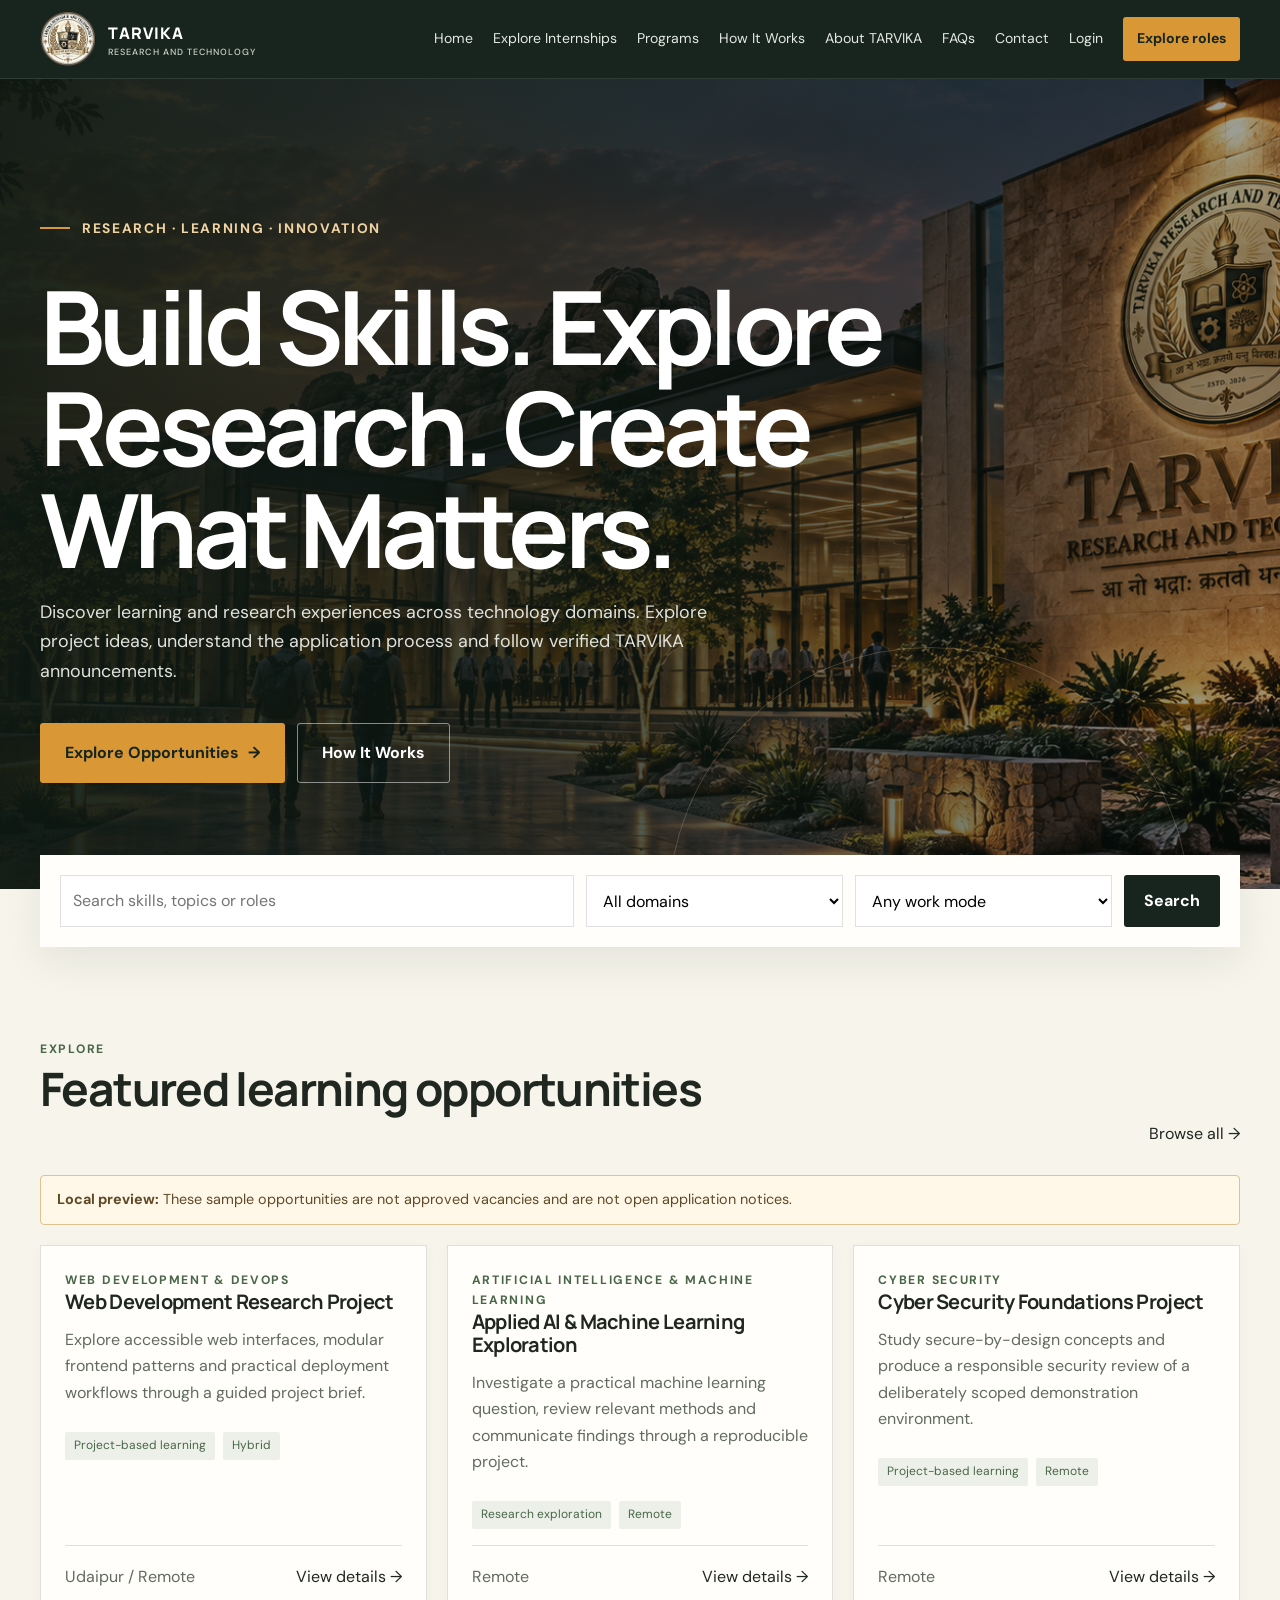
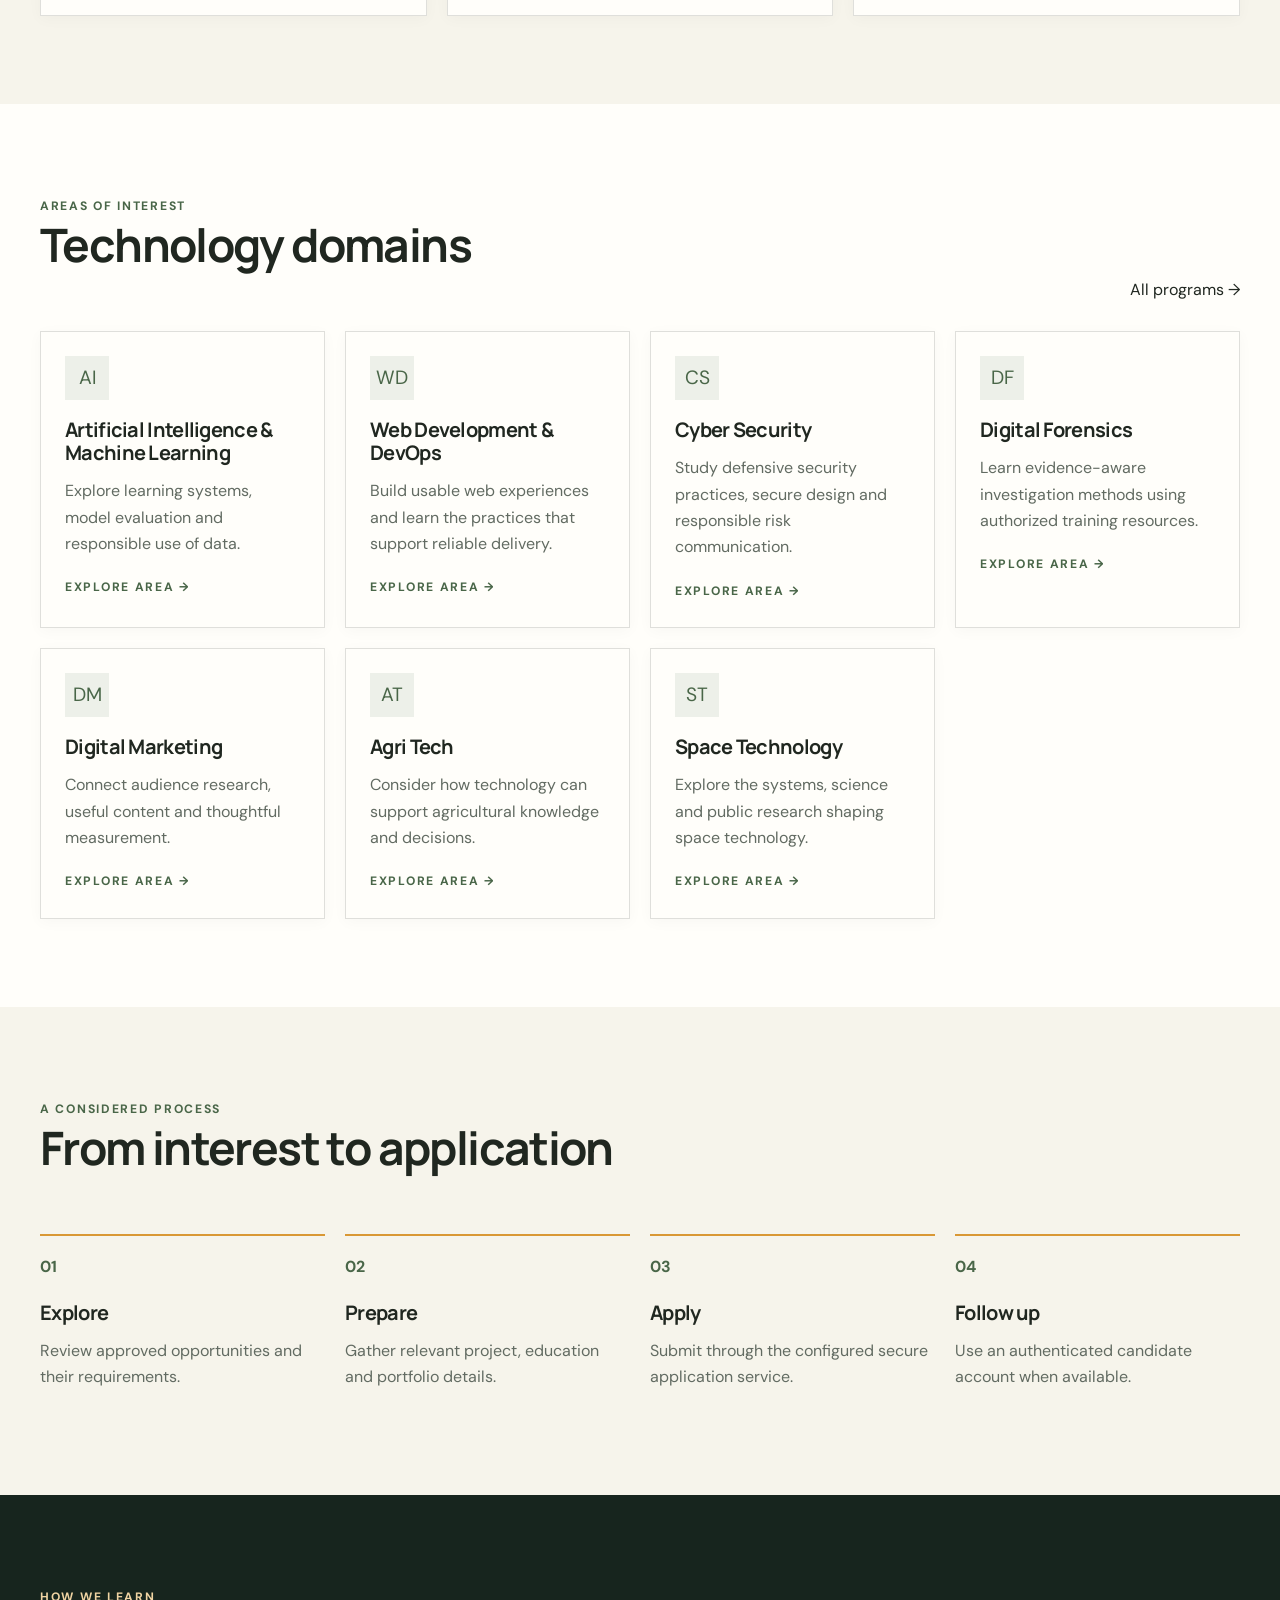
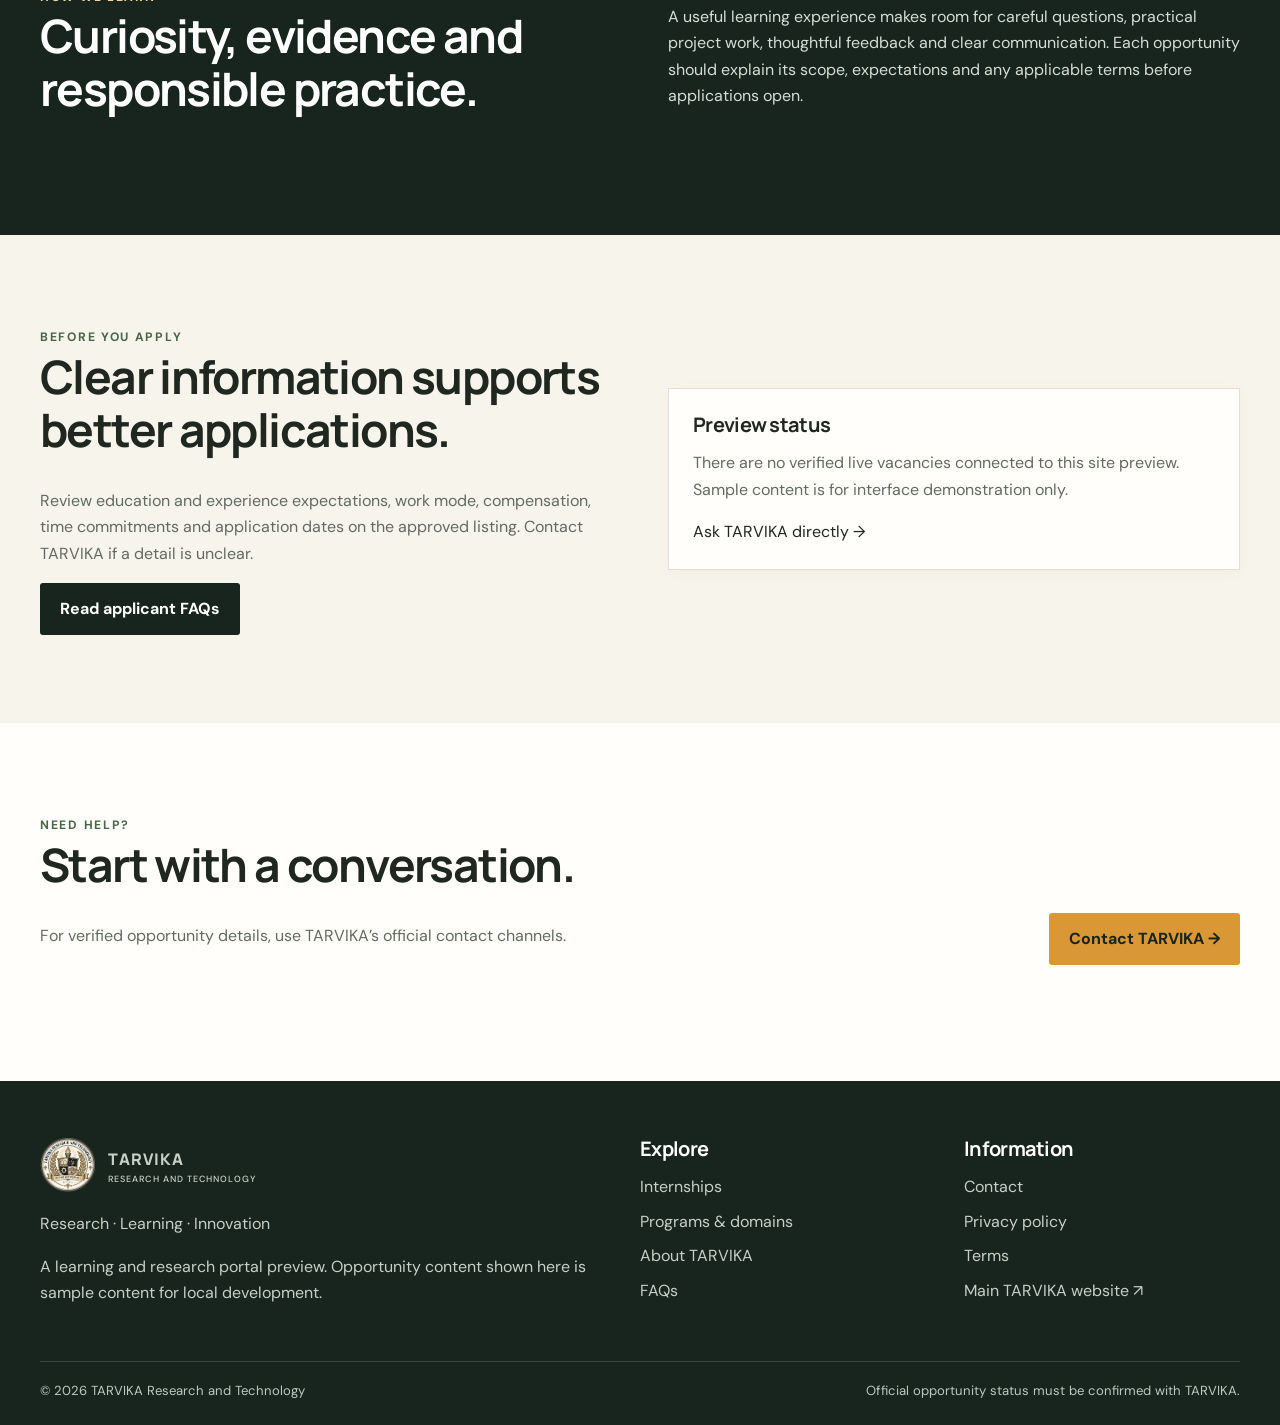
==== intern-tarvika/index.html @ 005014e2 "Add Tarvika internship website" ====
<!doctype html><html lang="en"><head><meta charset="utf-8"><meta name="viewport" content="width=device-width,initial-scale=1"><title>Internships & Research | TARVIKA</title><meta name="description" content="Explore learning, research and internship opportunities across technology domains at TARVIKA."><link rel="canonical" href="https://intern.tarvika/"><meta property="og:title" content="TARVIKA Internship &amp; Career Portal"><meta property="og:type" content="website"><meta property="og:url" content="https://intern.tarvika/"><meta name="theme-color" content="#17251e"><link rel="icon" href="assets/images/logo.png" type="image/png"><link rel="stylesheet" href="css/variables.css"><link rel="stylesheet" href="css/base.css"><link rel="stylesheet" href="css/components.css"><link rel="stylesheet" href="css/pages.css"><script defer src="js/config.js"></script><script defer src="data/opportunities.js"></script><script defer src="data/program-domains.js"></script><script defer src="data/faq-data.js"></script><script defer src="js/app.js"></script></head><body data-page="home"><a class="skip-link" href="#main">Skip to content</a><div id="site-header"></div><main id="main"></main><div id="site-footer"></div></body></html>
---- intern-tarvika/css/variables.css ----
:root{--forest:#17251e;--forest-2:#22362b;--leaf:#496648;--gold:#d99835;--gold-pale:#f0d4a3;--ivory:#f6f4eb;--white:#fffefa;--ink:#202720;--muted:#626b62;--line:rgba(32,39,32,.14);--sans:'DM Sans',Arial,sans-serif;--display:'Manrope','DM Sans',Arial,sans-serif;--max:1200px;--shadow:0 14px 40px rgba(23,37,30,.08)}
---- intern-tarvika/css/base.css ----
@import url('https://fonts.googleapis.com/css2?family=DM+Sans:wght@400;500;600;700&family=Manrope:wght@400;500;600;700;800&display=swap');*{box-sizing:border-box}html{scroll-behavior:smooth}body{margin:0;background:var(--ivory);color:var(--ink);font:16px/1.65 var(--sans)}a{color:inherit;text-decoration:none}button,input,select,textarea{font:inherit}button,a{touch-action:manipulation}img{max-width:100%}h1,h2,h3,h4{font-family:var(--display);line-height:1.15;letter-spacing:-.035em;margin:0 0 .7em}h1{font-size:clamp(2.6rem,6vw,5rem)}h2{font-size:clamp(2rem,3.6vw,3.2rem)}h3{font-size:1.25rem}p{margin:0 0 1em;color:var(--muted)}:focus-visible{outline:3px solid var(--gold);outline-offset:3px}.skip-link{position:absolute;left:-999px;top:8px;background:white;padding:12px;z-index:100}.skip-link:focus{left:8px}.wrap{width:min(var(--max),calc(100% - 48px));margin:auto}.section{padding:88px 0}.eyebrow{color:var(--leaf);font-size:.76rem;font-weight:700;letter-spacing:.14em;text-transform:uppercase}.muted{color:var(--muted)}.sr-only{position:absolute;width:1px;height:1px;padding:0;margin:-1px;overflow:hidden;clip:rect(0,0,0,0);white-space:nowrap;border:0}.sample-note{padding:12px 16px;border:1px solid #dfc28e;background:#fff7e8;color:#5f4a27;font-size:.9rem;border-radius:4px}.btn{display:inline-flex;align-items:center;justify-content:center;gap:9px;padding:12px 19px;border:1px solid transparent;border-radius:3px;font-weight:700;cursor:pointer;transition:.18s ease}.btn:hover{transform:translateY(-1px)}.btn-primary{background:var(--gold);color:var(--forest)}.btn-outline{border-color:rgba(255,255,255,.5);color:white}.btn-dark{background:var(--forest);color:white}.btn-light{border-color:var(--line);background:var(--white)}.grid{display:grid;gap:20px}.two-col{display:grid;grid-template-columns:1fr 1fr;gap:56px;align-items:center}.page-intro{background:var(--forest);color:white;padding:64px 0}.page-intro p{color:#d4ddd5;max-width:680px}.page-intro .eyebrow{color:var(--gold-pale)}.field{display:grid;gap:7px;margin-bottom:17px}.field label{font-size:.88rem;font-weight:700}.field input,.field select,.field textarea,.filters input,.filters select{width:100%;border:1px solid var(--line);background:#fffefa;border-radius:3px;padding:12px;color:var(--ink)}.field textarea{min-height:130px;resize:vertical}.error{font-size:.82rem;color:#a53624}.hidden{display:none!important}
---- intern-tarvika/css/components.css ----
.header{background:var(--forest);color:white;position:sticky;top:0;z-index:20;border-bottom:1px solid rgba(255,255,255,.1)}.nav-wrap{min-height:78px;display:flex;align-items:center;justify-content:space-between;gap:24px}.brand{display:flex;gap:12px;align-items:center;font-family:var(--display);font-weight:800;letter-spacing:.06em}.brand small{display:block;font:500 .56rem var(--sans);letter-spacing:.12em;color:#cad4ca}.nav-links{display:flex;align-items:center;gap:20px;font-size:.88rem}.nav-links>a:not(.btn){color:#e3e9e2}.nav-links>a:hover{color:var(--gold-pale)}.nav-links .btn{padding:9px 13px}.menu-toggle{display:none;background:none;border:1px solid #ffffff55;color:white;padding:8px 11px}.footer{background:var(--forest);color:white;padding:56px 0 24px}.footer-grid{display:grid;grid-template-columns:2fr 1fr 1fr;gap:48px}.footer p,.footer a{color:#c7d0c8}.footer h3{color:white}.footer-links{display:grid;gap:8px}.footer-bottom{border-top:1px solid #ffffff24;margin-top:38px;padding-top:18px;display:flex;justify-content:space-between;gap:20px;font-size:.82rem;color:#bdc8bf}.card{background:var(--white);border:1px solid var(--line);padding:24px;box-shadow:0 3px 14px #17251e08}.op-card{display:flex;flex-direction:column;min-height:280px}.op-meta{display:flex;flex-wrap:wrap;gap:8px;margin:10px 0 16px}.tag{font-size:.75rem;padding:4px 9px;background:#edf0e9;color:var(--leaf);border-radius:2px}.card-bottom{display:flex;justify-content:space-between;align-items:center;margin-top:auto;padding-top:18px;border-top:1px solid var(--line)}.icon-box{width:44px;height:44px;display:grid;place-items:center;background:#edf0e9;color:var(--leaf);font-size:1.2rem}.hero{background:var(--forest);color:white;position:relative;overflow:hidden;padding:86px 0 92px}.hero:after{content:'R·L·I';position:absolute;right:-20px;bottom:-85px;font:800 18rem var(--display);color:#ffffff08;pointer-events:none}.hero p{color:#d1dad2;max-width:600px;font-size:1.1rem}.hero .eyebrow{color:var(--gold-pale)}.hero-layout{display:grid;grid-template-columns:1.1fr .9fr;gap:48px;align-items:center}.hero-art{min-height:340px;background:linear-gradient(145deg,#2a4033,#17251e);border:1px solid #ffffff22;display:grid;place-items:center;position:relative}.hero-art:before,.hero-art:after{content:'';position:absolute;border:1px solid #d9983550;border-radius:50%;width:250px;height:250px}.hero-art:after{width:180px;height:180px}.hero-art span{font:700 4rem var(--display);color:var(--gold);z-index:1}.hero-actions{display:flex;gap:12px;flex-wrap:wrap;margin-top:28px}.search-panel{background:var(--white);padding:20px;display:grid;grid-template-columns:2fr 1fr 1fr auto;gap:12px;box-shadow:var(--shadow);margin-top:-34px;position:relative;z-index:1}.search-panel input,.search-panel select{border:1px solid var(--line);padding:12px;background:white;min-width:0}.section-head{display:flex;justify-content:space-between;align-items:end;gap:24px;margin-bottom:28px}.stats-line{display:flex;gap:20px;flex-wrap:wrap;color:var(--muted);font-size:.9rem}.domain-grid{grid-template-columns:repeat(4,1fr)}.op-grid{grid-template-columns:repeat(3,1fr)}.steps{grid-template-columns:repeat(4,1fr);counter-reset:step}.step{border-top:2px solid var(--gold);padding-top:18px}.step:before{counter-increment:step;content:'0' counter(step);display:block;color:var(--leaf);font-weight:700;margin-bottom:20px}.filters{display:grid;grid-template-columns:2fr repeat(4,1fr) auto;gap:10px;margin:24px 0}.results-bar{display:flex;justify-content:space-between;align-items:center;margin:22px 0}.faq-item{border-bottom:1px solid var(--line)}.faq-q{width:100%;border:0;text-align:left;padding:19px 0;background:none;display:flex;justify-content:space-between;font-weight:700;cursor:pointer;color:var(--ink)}.faq-a{padding:0 28px 18px 0}.form-layout{display:grid;grid-template-columns:1.7fr .8fr;gap:36px;align-items:start}.form-card{background:var(--white);border:1px solid var(--line);padding:30px}.field-row{display:grid;grid-template-columns:1fr 1fr;gap:16px}.dashboard-state{padding:38px;text-align:center;border:1px dashed var(--line);background:#fffefa}.status{display:inline-block;padding:5px 9px;background:#edf0e9;color:var(--leaf);font-size:.8rem}.policy-copy h2{font-size:1.5rem;margin-top:30px}.toast{position:fixed;right:20px;bottom:20px;background:var(--forest);color:white;padding:14px 20px;box-shadow:var(--shadow);z-index:50}.listing-empty{text-align:center;padding:50px 15px}.contact-cards{grid-template-columns:repeat(3,1fr)}

.brand-logo{width:56px;height:56px;object-fit:contain;flex:none}

.hero-art{margin:0;min-height:0;aspect-ratio:2.5;padding:0;background:none;border:0;overflow:hidden}.hero-art::before,.hero-art::after{display:none}.hero-art img{display:block;width:100%;height:100%;object-fit:cover}
.hero{min-height:min(810px,calc(100vh - 78px));display:flex;align-items:center;padding:76px 0 44px;isolation:isolate;position:relative;overflow:hidden}.hero:before{content:"";position:absolute;inset:0;background:linear-gradient(90deg,rgba(14,25,19,.94) 0%,rgba(14,25,19,.78) 42%,rgba(14,25,19,.38) 100%);z-index:-1}.hero:after{content:"";position:absolute;width:520px;height:520px;border:1px solid rgba(240,212,163,.22);border-radius:50%;right:7%;bottom:-280px;z-index:-1}.hero-background{position:absolute;inset:0;z-index:-2}.hero-background img{display:block;width:100%;height:100%;object-fit:cover;object-position:center 52%}.hero-content{position:relative;z-index:1}.hero-content>.eyebrow{display:flex;align-items:center;gap:12px;color:var(--gold-pale);font-size:.86rem;letter-spacing:.12em}.hero-content>.eyebrow:before{content:"";width:30px;height:2px;background:var(--gold);display:block}.hero h1{max-width:900px;margin:36px 0 18px;font-size:clamp(4rem,8vw,7.8rem);line-height:.99;letter-spacing:-.055em}.hero-heading-sub{display:block;margin-top:12px;color:var(--gold-pale);font-size:.52em;letter-spacing:-.035em;line-height:1.1}.hero p{max-width:700px;color:#e0e3dd;font-size:1.12rem}.hero p.hero-mantra{margin:20px 0 26px;color:#fff;font-size:clamp(1.35rem,2.1vw,2rem);font-weight:600;letter-spacing:.01em}.hero-actions{margin-top:36px}.hero-signoff{margin-top:44px;color:#d4d8d1;font-size:.9rem;letter-spacing:.04em}.hero .btn-primary{padding:16px 24px}.hero .btn-outline{padding:15px 24px}@media(max-width:720px){.hero{min-height:calc(100svh - 68px);padding:62px 0 34px}.hero:before{background:linear-gradient(90deg,rgba(14,25,19,.91),rgba(14,25,19,.64)),linear-gradient(0deg,rgba(14,25,19,.5),transparent 60%)}.hero-background img{object-position:64% center}.hero h1{margin-top:28px;font-size:clamp(3.4rem,14vw,5.2rem)}.hero-heading-sub{font-size:.5em}.hero p{font-size:1rem}.hero p.hero-mantra{font-size:1.3rem}.hero-signoff{margin-top:32px}.hero:after{width:300px;height:300px;right:-150px;bottom:-180px}}
---- intern-tarvika/css/pages.css ----
@media(max-width:1080px){.menu-toggle{display:block}.nav-links{display:none;position:absolute;top:78px;left:0;right:0;padding:18px 20px 24px;background:var(--forest);border-top:1px solid #ffffff22;align-items:stretch;flex-direction:column}.nav-links.open{display:flex}.nav-links a:nth-child(n){display:block}}@media(max-width:1000px){.op-grid{grid-template-columns:repeat(2,1fr)}.domain-grid{grid-template-columns:repeat(3,1fr)}.filters{grid-template-columns:repeat(3,1fr)}.search-panel{grid-template-columns:2fr 1fr 1fr}.search-panel .btn{grid-column:1/-1}.hero-layout{grid-template-columns:1fr .8fr}}@media(max-width:720px){.wrap{width:min(100% - 32px,var(--max))}.section{padding:62px 0}.nav-wrap{min-height:68px}.nav-links{top:68px}.hero{padding:65px 0}.hero-layout,.two-col,.form-layout{grid-template-columns:1fr}.hero-art{min-height:220px}.hero-art span{font-size:3rem}.search-panel{grid-template-columns:1fr 1fr;margin-top:-20px}.search-panel input{grid-column:1/-1}.op-grid,.domain-grid,.steps,.contact-cards{grid-template-columns:1fr}.footer-grid{grid-template-columns:1fr 1fr;gap:28px}.footer-grid>div:first-child{grid-column:1/-1}.filters{grid-template-columns:1fr 1fr}.filters input{grid-column:1/-1}.section-head{align-items:start;flex-direction:column}.field-row{grid-template-columns:1fr;gap:0}.page-intro{padding:48px 0}.form-card{padding:20px}}@media(max-width:420px){.filters,.search-panel{grid-template-columns:1fr}.search-panel input,.search-panel .btn{grid-column:auto}.footer-grid{grid-template-columns:1fr}.footer-grid>div:first-child{grid-column:auto}.footer-bottom{flex-direction:column}.brand small{font-size:.48rem}}@media(prefers-reduced-motion:reduce){*,*:before,*:after{scroll-behavior:auto!important;transition:none!important}}
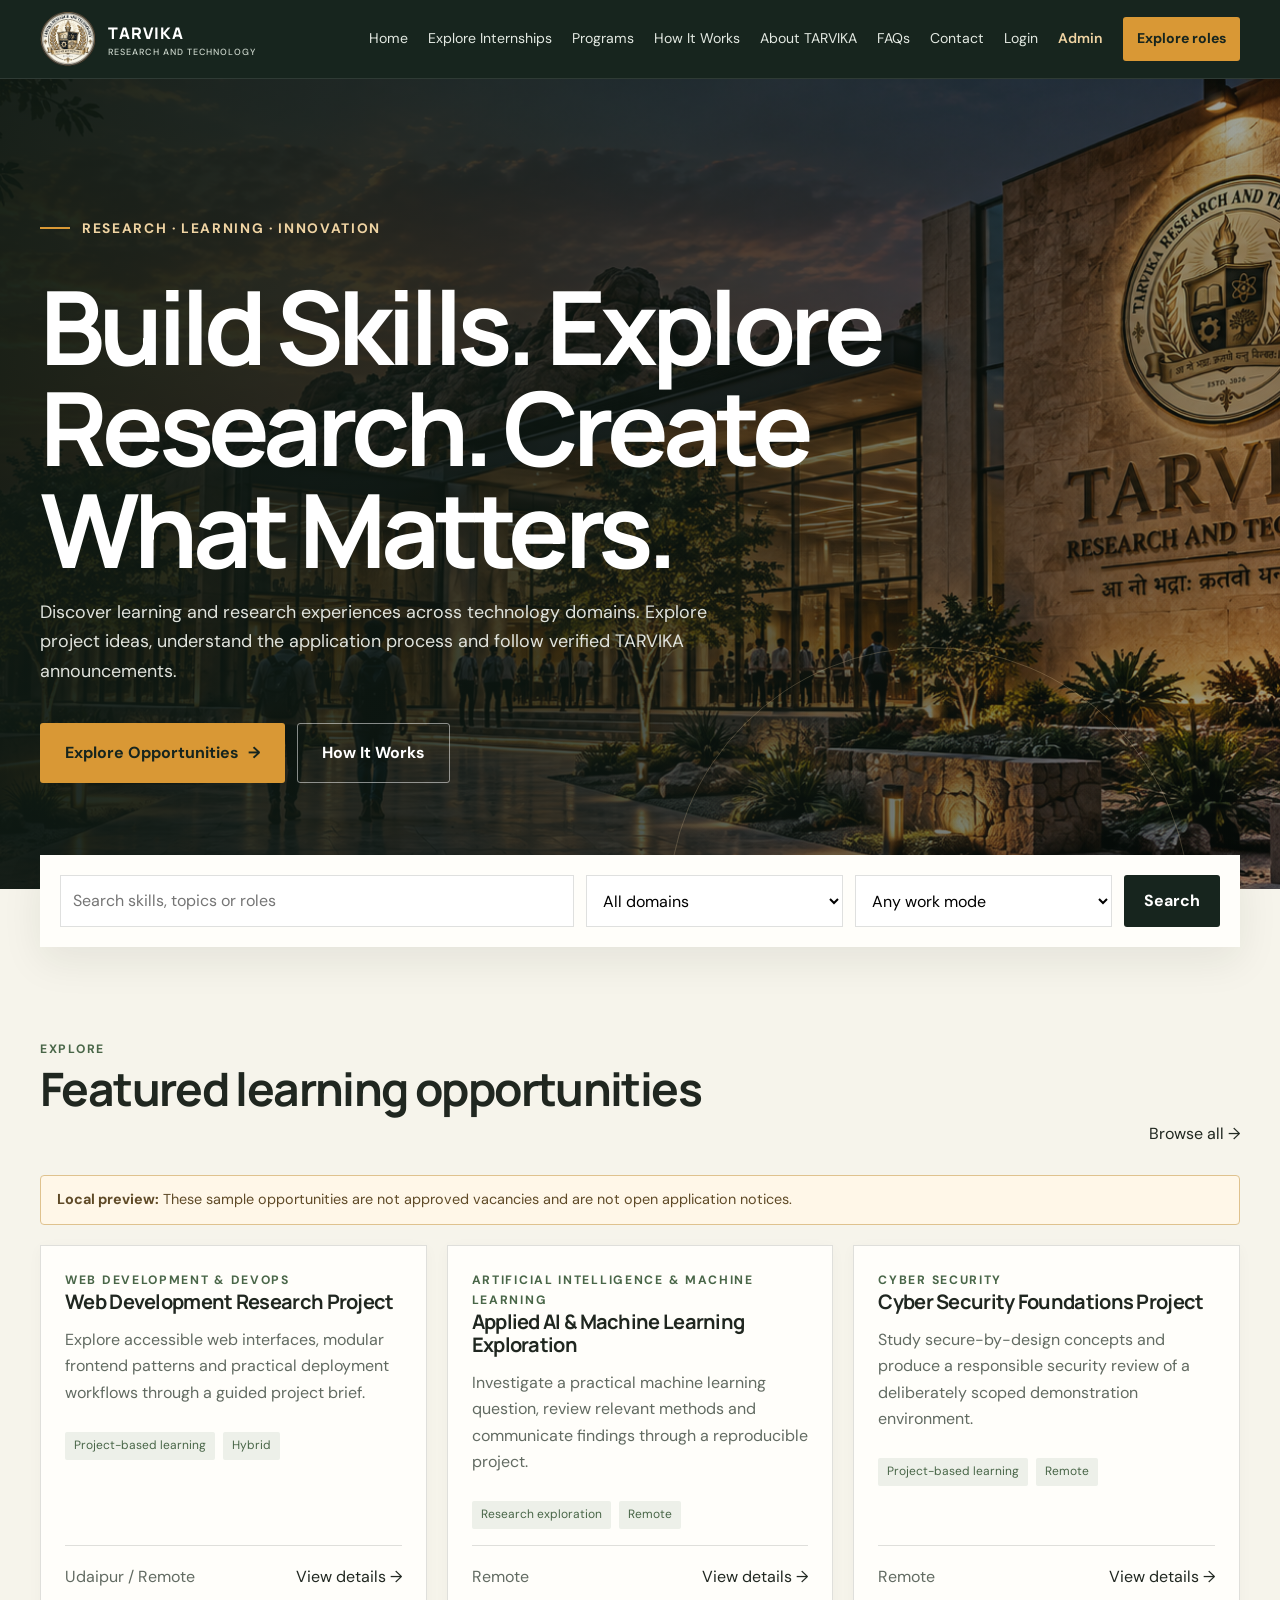
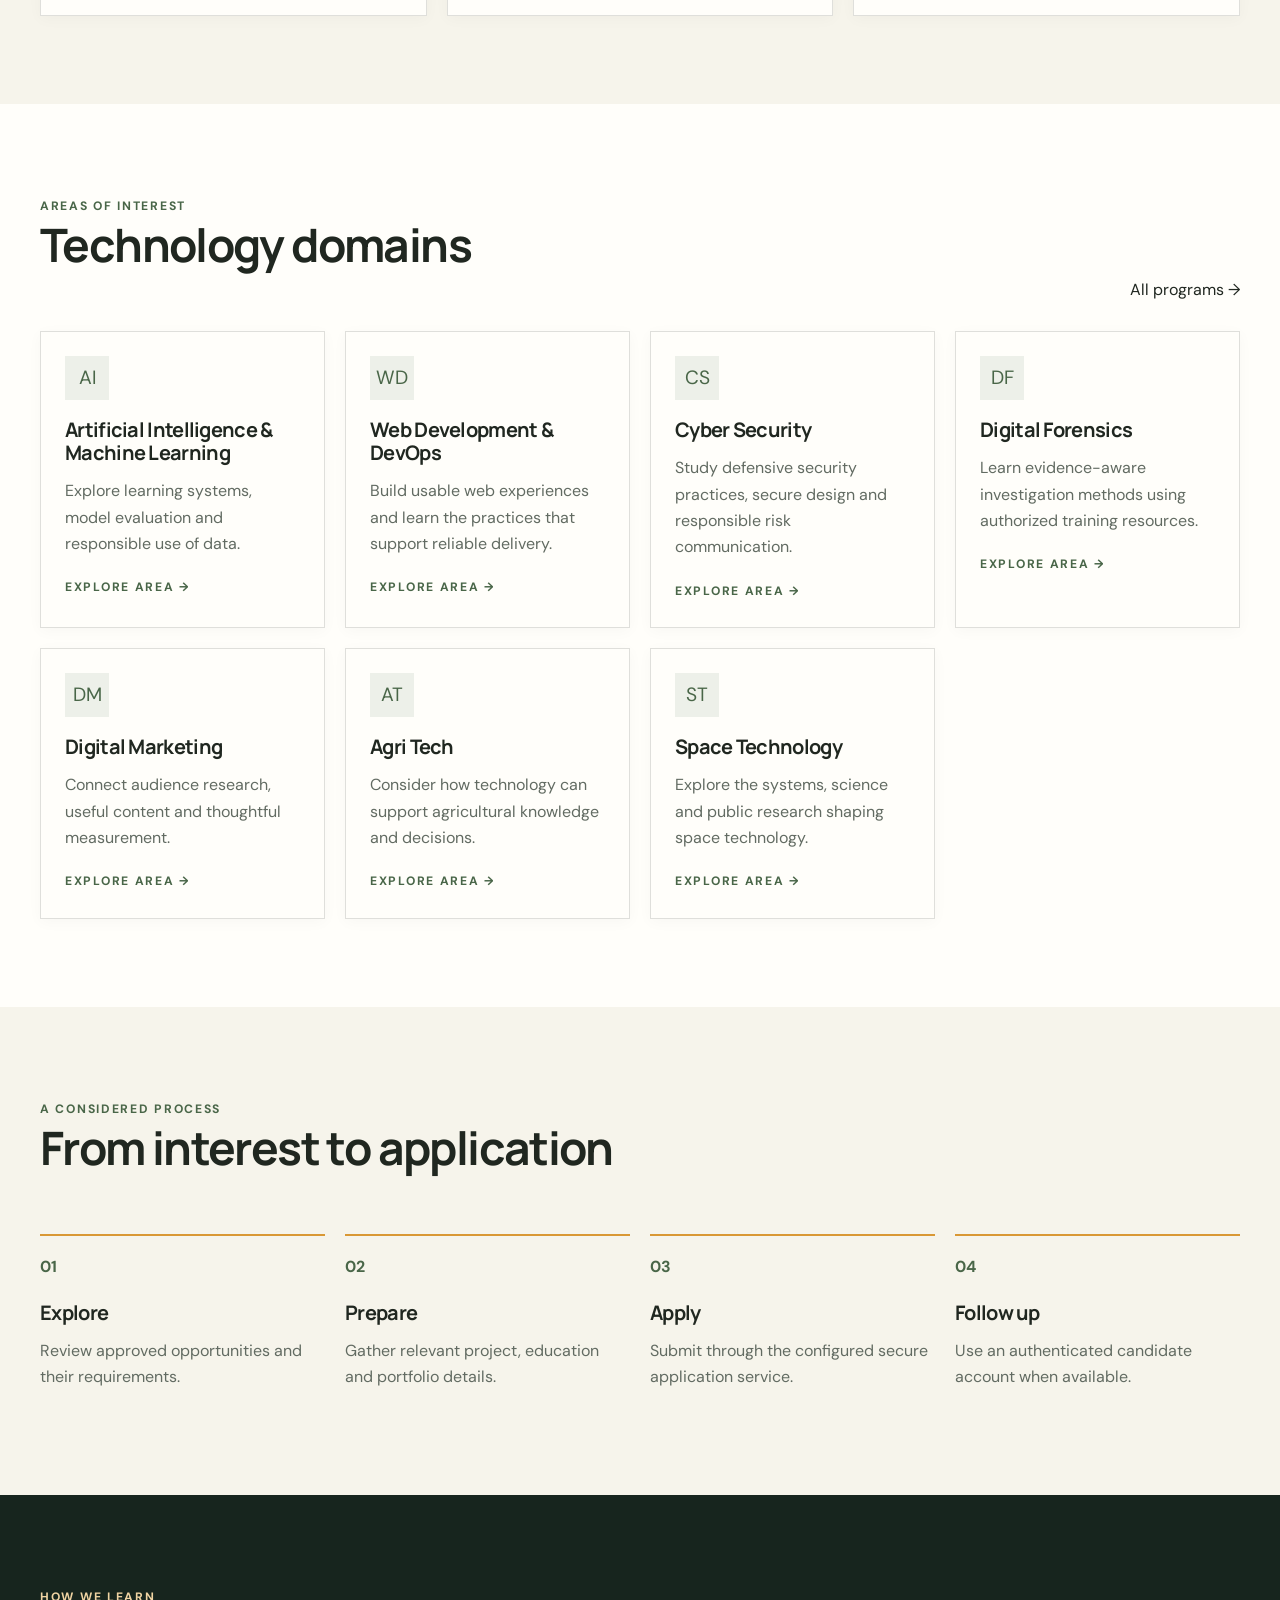
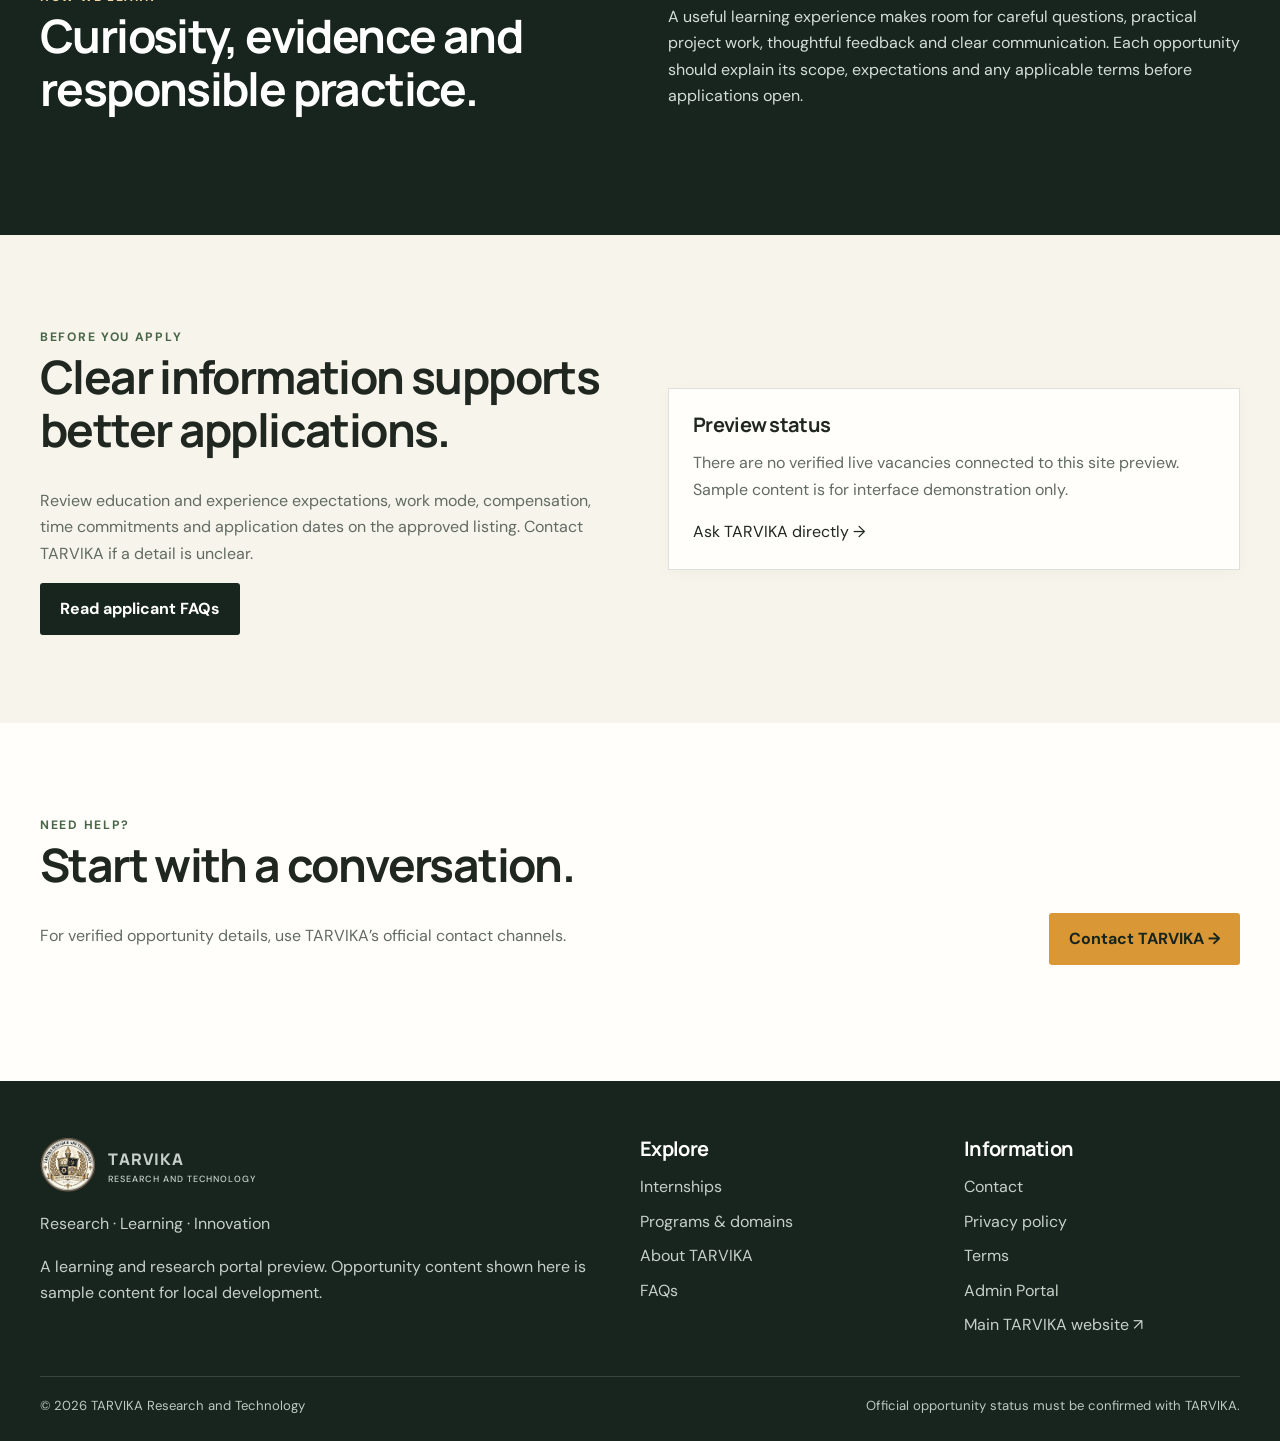
==== commit d71f07fa: "feat: Add executive Firebase-powered Admin Panel for TARVIKA Internship Portal" ====
--- a/intern-tarvika/index.html
+++ b/intern-tarvika/index.html
@@ -1 +1,34 @@
-<!doctype html><html lang="en"><head><meta charset="utf-8"><meta name="viewport" content="width=device-width,initial-scale=1"><title>Internships & Research | TARVIKA</title><meta name="description" content="Explore learning, research and internship opportunities across technology domains at TARVIKA."><link rel="canonical" href="https://intern.tarvika/"><meta property="og:title" content="TARVIKA Internship &amp; Career Portal"><meta property="og:type" content="website"><meta property="og:url" content="https://intern.tarvika/"><meta name="theme-color" content="#17251e"><link rel="icon" href="assets/images/logo.png" type="image/png"><link rel="stylesheet" href="css/variables.css"><link rel="stylesheet" href="css/base.css"><link rel="stylesheet" href="css/components.css"><link rel="stylesheet" href="css/pages.css"><script defer src="js/config.js"></script><script defer src="data/opportunities.js"></script><script defer src="data/program-domains.js"></script><script defer src="data/faq-data.js"></script><script defer src="js/app.js"></script></head><body data-page="home"><a class="skip-link" href="#main">Skip to content</a><div id="site-header"></div><main id="main"></main><div id="site-footer"></div></body></html>
+<!doctype html>
+<html lang="en">
+
+<head>
+    <meta charset="utf-8">
+    <meta name="viewport" content="width=device-width,initial-scale=1">
+    <title>Internships & Research | TARVIKA</title>
+    <meta name="description"
+        content="Explore learning, research and internship opportunities across technology domains at TARVIKA.">
+    <link rel="canonical" href="https://intern.tarvika/">
+    <meta property="og:title" content="TARVIKA Internship &amp; Career Portal">
+    <meta property="og:type" content="website">
+    <meta property="og:url" content="https://intern.tarvika/">
+    <meta name="theme-color" content="#17251e">
+    <link rel="icon" href="assets/images/logo.png" type="image/png">
+    <link rel="stylesheet" href="css/variables.css">
+    <link rel="stylesheet" href="css/base.css">
+    <link rel="stylesheet" href="css/components.css">
+    <link rel="stylesheet" href="css/pages.css">
+    <script defer src="js/config.js"></script>
+    <script defer src="data/opportunities.js"></script>
+    <script defer src="data/program-domains.js"></script>
+    <script defer src="data/faq-data.js"></script>
+    <script defer src="js/app.js"></script>
+</head>
+
+<body data-page="home">
+    <a class="skip-link" href="#main">Skip to content</a>
+    <div id="site-header"></div>
+    <main id="main"></main>
+    <div id="site-footer"></div>
+</body>
+
+</html>
--- a/intern-tarvika/css/components.css
+++ b/intern-tarvika/css/components.css
@@ -1,6 +1,21 @@
-.header{background:var(--forest);color:white;position:sticky;top:0;z-index:20;border-bottom:1px solid rgba(255,255,255,.1)}.nav-wrap{min-height:78px;display:flex;align-items:center;justify-content:space-between;gap:24px}.brand{display:flex;gap:12px;align-items:center;font-family:var(--display);font-weight:800;letter-spacing:.06em}.brand small{display:block;font:500 .56rem var(--sans);letter-spacing:.12em;color:#cad4ca}.nav-links{display:flex;align-items:center;gap:20px;font-size:.88rem}.nav-links>a:not(.btn){color:#e3e9e2}.nav-links>a:hover{color:var(--gold-pale)}.nav-links .btn{padding:9px 13px}.menu-toggle{display:none;background:none;border:1px solid #ffffff55;color:white;padding:8px 11px}.footer{background:var(--forest);color:white;padding:56px 0 24px}.footer-grid{display:grid;grid-template-columns:2fr 1fr 1fr;gap:48px}.footer p,.footer a{color:#c7d0c8}.footer h3{color:white}.footer-links{display:grid;gap:8px}.footer-bottom{border-top:1px solid #ffffff24;margin-top:38px;padding-top:18px;display:flex;justify-content:space-between;gap:20px;font-size:.82rem;color:#bdc8bf}.card{background:var(--white);border:1px solid var(--line);padding:24px;box-shadow:0 3px 14px #17251e08}.op-card{display:flex;flex-direction:column;min-height:280px}.op-meta{display:flex;flex-wrap:wrap;gap:8px;margin:10px 0 16px}.tag{font-size:.75rem;padding:4px 9px;background:#edf0e9;color:var(--leaf);border-radius:2px}.card-bottom{display:flex;justify-content:space-between;align-items:center;margin-top:auto;padding-top:18px;border-top:1px solid var(--line)}.icon-box{width:44px;height:44px;display:grid;place-items:center;background:#edf0e9;color:var(--leaf);font-size:1.2rem}.hero{background:var(--forest);color:white;position:relative;overflow:hidden;padding:86px 0 92px}.hero:after{content:'R·L·I';position:absolute;right:-20px;bottom:-85px;font:800 18rem var(--display);color:#ffffff08;pointer-events:none}.hero p{color:#d1dad2;max-width:600px;font-size:1.1rem}.hero .eyebrow{color:var(--gold-pale)}.hero-layout{display:grid;grid-template-columns:1.1fr .9fr;gap:48px;align-items:center}.hero-art{min-height:340px;background:linear-gradient(145deg,#2a4033,#17251e);border:1px solid #ffffff22;display:grid;place-items:center;position:relative}.hero-art:before,.hero-art:after{content:'';position:absolute;border:1px solid #d9983550;border-radius:50%;width:250px;height:250px}.hero-art:after{width:180px;height:180px}.hero-art span{font:700 4rem var(--display);color:var(--gold);z-index:1}.hero-actions{display:flex;gap:12px;flex-wrap:wrap;margin-top:28px}.search-panel{background:var(--white);padding:20px;display:grid;grid-template-columns:2fr 1fr 1fr auto;gap:12px;box-shadow:var(--shadow);margin-top:-34px;position:relative;z-index:1}.search-panel input,.search-panel select{border:1px solid var(--line);padding:12px;background:white;min-width:0}.section-head{display:flex;justify-content:space-between;align-items:end;gap:24px;margin-bottom:28px}.stats-line{display:flex;gap:20px;flex-wrap:wrap;color:var(--muted);font-size:.9rem}.domain-grid{grid-template-columns:repeat(4,1fr)}.op-grid{grid-template-columns:repeat(3,1fr)}.steps{grid-template-columns:repeat(4,1fr);counter-reset:step}.step{border-top:2px solid var(--gold);padding-top:18px}.step:before{counter-increment:step;content:'0' counter(step);display:block;color:var(--leaf);font-weight:700;margin-bottom:20px}.filters{display:grid;grid-template-columns:2fr repeat(4,1fr) auto;gap:10px;margin:24px 0}.results-bar{display:flex;justify-content:space-between;align-items:center;margin:22px 0}.faq-item{border-bottom:1px solid var(--line)}.faq-q{width:100%;border:0;text-align:left;padding:19px 0;background:none;display:flex;justify-content:space-between;font-weight:700;cursor:pointer;color:var(--ink)}.faq-a{padding:0 28px 18px 0}.form-layout{display:grid;grid-template-columns:1.7fr .8fr;gap:36px;align-items:start}.form-card{background:var(--white);border:1px solid var(--line);padding:30px}.field-row{display:grid;grid-template-columns:1fr 1fr;gap:16px}.dashboard-state{padding:38px;text-align:center;border:1px dashed var(--line);background:#fffefa}.status{display:inline-block;padding:5px 9px;background:#edf0e9;color:var(--leaf);font-size:.8rem}.policy-copy h2{font-size:1.5rem;margin-top:30px}.toast{position:fixed;right:20px;bottom:20px;background:var(--forest);color:white;padding:14px 20px;box-shadow:var(--shadow);z-index:50}.listing-empty{text-align:center;padding:50px 15px}.contact-cards{grid-template-columns:repeat(3,1fr)}
-
-.brand-logo{width:56px;height:56px;object-fit:contain;flex:none}
-
-.hero-art{margin:0;min-height:0;aspect-ratio:2.5;padding:0;background:none;border:0;overflow:hidden}.hero-art::before,.hero-art::after{display:none}.hero-art img{display:block;width:100%;height:100%;object-fit:cover}
-.hero{min-height:min(810px,calc(100vh - 78px));display:flex;align-items:center;padding:76px 0 44px;isolation:isolate;position:relative;overflow:hidden}.hero:before{content:"";position:absolute;inset:0;background:linear-gradient(90deg,rgba(14,25,19,.94) 0%,rgba(14,25,19,.78) 42%,rgba(14,25,19,.38) 100%);z-index:-1}.hero:after{content:"";position:absolute;width:520px;height:520px;border:1px solid rgba(240,212,163,.22);border-radius:50%;right:7%;bottom:-280px;z-index:-1}.hero-background{position:absolute;inset:0;z-index:-2}.hero-background img{display:block;width:100%;height:100%;object-fit:cover;object-position:center 52%}.hero-content{position:relative;z-index:1}.hero-content>.eyebrow{display:flex;align-items:center;gap:12px;color:var(--gold-pale);font-size:.86rem;letter-spacing:.12em}.hero-content>.eyebrow:before{content:"";width:30px;height:2px;background:var(--gold);display:block}.hero h1{max-width:900px;margin:36px 0 18px;font-size:clamp(4rem,8vw,7.8rem);line-height:.99;letter-spacing:-.055em}.hero-heading-sub{display:block;margin-top:12px;color:var(--gold-pale);font-size:.52em;letter-spacing:-.035em;line-height:1.1}.hero p{max-width:700px;color:#e0e3dd;font-size:1.12rem}.hero p.hero-mantra{margin:20px 0 26px;color:#fff;font-size:clamp(1.35rem,2.1vw,2rem);font-weight:600;letter-spacing:.01em}.hero-actions{margin-top:36px}.hero-signoff{margin-top:44px;color:#d4d8d1;font-size:.9rem;letter-spacing:.04em}.hero .btn-primary{padding:16px 24px}.hero .btn-outline{padding:15px 24px}@media(max-width:720px){.hero{min-height:calc(100svh - 68px);padding:62px 0 34px}.hero:before{background:linear-gradient(90deg,rgba(14,25,19,.91),rgba(14,25,19,.64)),linear-gradient(0deg,rgba(14,25,19,.5),transparent 60%)}.hero-background img{object-position:64% center}.hero h1{margin-top:28px;font-size:clamp(3.4rem,14vw,5.2rem)}.hero-heading-sub{font-size:.5em}.hero p{font-size:1rem}.hero p.hero-mantra{font-size:1.3rem}.hero-signoff{margin-top:32px}.hero:after{width:300px;height:300px;right:-150px;bottom:-180px}}+.header{background:var(--forest);color:white;position:sticky;top:0;z-index:20;border-bottom:1px solid rgba(255,255,255,.1)}.nav-wrap{min-height:78px;display:flex;align-items:center;justify-content:space-between;gap:24px}.brand{display:flex;gap:12px;align-items:center;font-family:var(--display);font-weight:800;letter-spacing:.06em}.brand small{display:block;font:500 .56rem var(--sans);letter-spacing:.12em;color:#cad4ca}.nav-links{display:flex;align-items:center;gap:20px;font-size:.88rem}.nav-links>a:not(.btn){color:#e3e9e2}.nav-links>a:hover{color:var(--gold-pale)}.nav-links .btn{padding:9px 13px}.menu-toggle{display:none;background:none;border:1px solid #ffffff55;color:white;padding:8px 11px}.footer{background:var(--forest);color:white;padding:56px 0 24px}.footer-grid{display:grid;grid-template-columns:2fr 1fr 1fr;gap:48px}.footer p,.footer a{color:#c7d0c8}.footer h3{color:white}.footer-links{display:grid;gap:8px}.footer-bottom{border-top:1px solid #ffffff24;margin-top:38px;padding-top:18px;display:flex;justify-content:space-between;gap:20px;font-size:.82rem;color:#bdc8bf}.card{background:var(--white);border:1px solid var(--line);padding:24px;box-shadow:0 3px 14px #17251e08}.op-card{display:flex;flex-direction:column;min-height:280px}.op-meta{display:flex;flex-wrap:wrap;gap:8px;margin:10px 0 16px}.tag{font-size:.75rem;padding:4px 9px;background:#edf0e9;color:var(--leaf);border-radius:2px}.card-bottom{display:flex;justify-content:space-between;align-items:center;margin-top:auto;padding-top:18px;border-top:1px solid var(--line)}.icon-box{width:44px;height:44px;display:grid;place-items:center;background:#edf0e9;color:var(--leaf);font-size:1.2rem}.hero{background:var(--forest);color:white;position:relative;overflow:hidden;padding:86px 0 92px}.hero:after{content:'R·L·I';position:absolute;right:-20px;bottom:-85px;font:800 18rem var(--display);color:#ffffff08;pointer-events:none}.hero p{color:#d1dad2;max-width:600px;font-size:1.1rem}.hero .eyebrow{color:var(--gold-pale)}.hero-layout{display:grid;grid-template-columns:1.1fr .9fr;gap:48px;align-items:center}.hero-art{min-height:340px;background:linear-gradient(145deg,#2a4033,#17251e);border:1px solid #ffffff22;display:grid;place-items:center;position:relative}.hero-art:before,.hero-art:after{content:'';position:absolute;border:1px solid #d9983550;border-radius:50%;width:250px;height:250px}.hero-art:after{width:180px;height:180px}.hero-art span{font:700 4rem var(--display);color:var(--gold);z-index:1}.hero-actions{display:flex;gap:12px;flex-wrap:wrap;margin-top:28px}.search-panel{background:var(--white);padding:20px;display:grid;grid-template-columns:2fr 1fr 1fr auto;gap:12px;box-shadow:var(--shadow);margin-top:-34px;position:relative;z-index:1}.search-panel input,.search-panel select{border:1px solid var(--line);padding:12px;background:white;min-width:0}.section-head{display:flex;justify-content:space-between;align-items:end;gap:24px;margin-bottom:28px}.stats-line{display:flex;gap:20px;flex-wrap:wrap;color:var(--muted);font-size:.9rem}.domain-grid{grid-template-columns:repeat(4,1fr)}.op-grid{grid-template-columns:repeat(3,1fr)}.steps{grid-template-columns:repeat(4,1fr);counter-reset:step}.step{border-top:2px solid var(--gold);padding-top:18px}.step:before{counter-increment:step;content:'0' counter(step);display:block;color:var(--leaf);font-weight:700;margin-bottom:20px}.filters{display:grid;grid-template-columns:2fr repeat(4,1fr) auto;gap:10px;margin:24px 0}.results-bar{display:flex;justify-content:space-between;align-items:center;margin:22px 0}.faq-item{border-bottom:1px solid var(--line)}.faq-q{width:100%;border:0;text-align:left;padding:19px 0;background:none;display:flex;justify-content:space-between;font-weight:700;cursor:pointer;color:var(--ink)}.faq-a{padding:0 28px 18px 0}.form-layout{display:grid;grid-template-columns:1.7fr .8fr;gap:36px;align-items:start}.form-card{background:var(--white);border:1px solid var(--line);padding:30px}.field-row{display:grid;grid-template-columns:1fr 1fr;gap:16px}.dashboard-state{padding:38px;text-align:center;border:1px dashed var(--line);background:#fffefa}.status{display:inline-block;padding:5px 9px;background:#edf0e9;color:var(--leaf);font-size:.8rem}.policy-copy h2{font-size:1.5rem;margin-top:30px}.toast{position:fixed;right:20px;bottom:20px;background:var(--forest);color:white;padding:14px 20px;box-shadow:var(--shadow);z-index:50}.listing-empty{text-align:center;padding:50px 15px}.contact-cards{grid-template-columns:repeat(3,1fr)}
+
+.brand-logo{width:56px;height:56px;object-fit:contain;flex:none}
+
+.hero-art{margin:0;min-height:0;aspect-ratio:2.5;padding:0;background:none;border:0;overflow:hidden}.hero-art::before,.hero-art::after{display:none}.hero-art img{display:block;width:100%;height:100%;object-fit:cover}
+.hero{min-height:min(810px,calc(100vh - 78px));display:flex;align-items:center;padding:76px 0 44px;isolation:isolate;position:relative;overflow:hidden}.hero:before{content:"";position:absolute;inset:0;background:linear-gradient(90deg,rgba(14,25,19,.94) 0%,rgba(14,25,19,.78) 42%,rgba(14,25,19,.38) 100%);z-index:-1}.hero:after{content:"";position:absolute;width:520px;height:520px;border:1px solid rgba(240,212,163,.22);border-radius:50%;right:7%;bottom:-280px;z-index:-1}.hero-background{position:absolute;inset:0;z-index:-2}.hero-background img{display:block;width:100%;height:100%;object-fit:cover;object-position:center 52%}.hero-content{position:relative;z-index:1}.hero-content>.eyebrow{display:flex;align-items:center;gap:12px;color:var(--gold-pale);font-size:.86rem;letter-spacing:.12em}.hero-content>.eyebrow:before{content:"";width:30px;height:2px;background:var(--gold);display:block}.hero h1{max-width:900px;margin:36px 0 18px;font-size:clamp(4rem,8vw,7.8rem);line-height:.99;letter-spacing:-.055em}.hero-heading-sub{display:block;margin-top:12px;color:var(--gold-pale);font-size:.52em;letter-spacing:-.035em;line-height:1.1}.hero p{max-width:700px;color:#e0e3dd;font-size:1.12rem}.hero p.hero-mantra{margin:20px 0 26px;color:#fff;font-size:clamp(1.35rem,2.1vw,2rem);font-weight:600;letter-spacing:.01em}.hero-actions{margin-top:36px}.hero-signoff{margin-top:44px;color:#d4d8d1;font-size:.9rem;letter-spacing:.04em}.hero .btn-primary{padding:16px 24px}.hero .btn-outline{padding:15px 24px}@media(max-width:720px){.hero{min-height:calc(100svh - 68px);padding:62px 0 34px}.hero:before{background:linear-gradient(90deg,rgba(14,25,19,.91),rgba(14,25,19,.64)),linear-gradient(0deg,rgba(14,25,19,.5),transparent 60%)}.hero-background img{object-position:64% center}.hero h1{margin-top:28px;font-size:clamp(3.4rem,14vw,5.2rem)}.hero-heading-sub{font-size:.5em}.hero p{font-size:1rem}.hero p.hero-mantra{font-size:1.3rem}.hero-signoff{margin-top:32px}.hero:after{width:300px;height:300px;right:-150px;bottom:-180px}}
+
+/* Application form & Firebase integration styles */
+.field-hint{display:block;font-size:.78rem;color:var(--muted);margin-top:4px}
+.success-card{background:var(--white);border:1px solid #cde3d1;padding:36px;border-radius:4px;box-shadow:0 8px 30px rgba(23,37,30,.08)}
+.success-icon-wrap{width:64px;height:64px;border-radius:50%;background:#e5f4ea;color:#1e7e34;display:grid;place-items:center;margin-bottom:20px;font-size:2rem;font-weight:700}
+.ref-box{background:#f4f7f4;border:1px dashed #49664888;padding:18px 22px;border-radius:4px;margin:22px 0;display:flex;align-items:center;justify-content:space-between;flex-wrap:wrap;gap:12px}
+.ref-box strong{font-family:monospace;font-size:1.3rem;color:var(--forest);letter-spacing:.05em}
+.details-table{width:100%;margin:20px 0;border-collapse:collapse}
+.details-table td{padding:10px 0;border-bottom:1px solid var(--line);font-size:.92rem}
+.details-table td:first-child{color:var(--muted);width:38%}
+.form-alert{padding:12px 16px;border-radius:4px;margin-bottom:18px;font-size:.9rem;line-height:1.5}
+.form-alert-error{background:#fdf2f2;border:1px solid #f5c2c7;color:#842029}
+.form-alert-info{background:#eef5f1;border:1px solid #cbe3d3;color:#1e4c2b}
+.backend-badge{display:inline-flex;align-items:center;gap:6px;padding:4px 10px;background:#eef5f1;color:#1e4c2b;border-radius:3px;font-size:.75rem;font-weight:700;text-transform:uppercase;letter-spacing:.06em}
+.backend-badge:before{content:"";width:8px;height:8px;border-radius:50%;background:#28a745;display:inline-block}
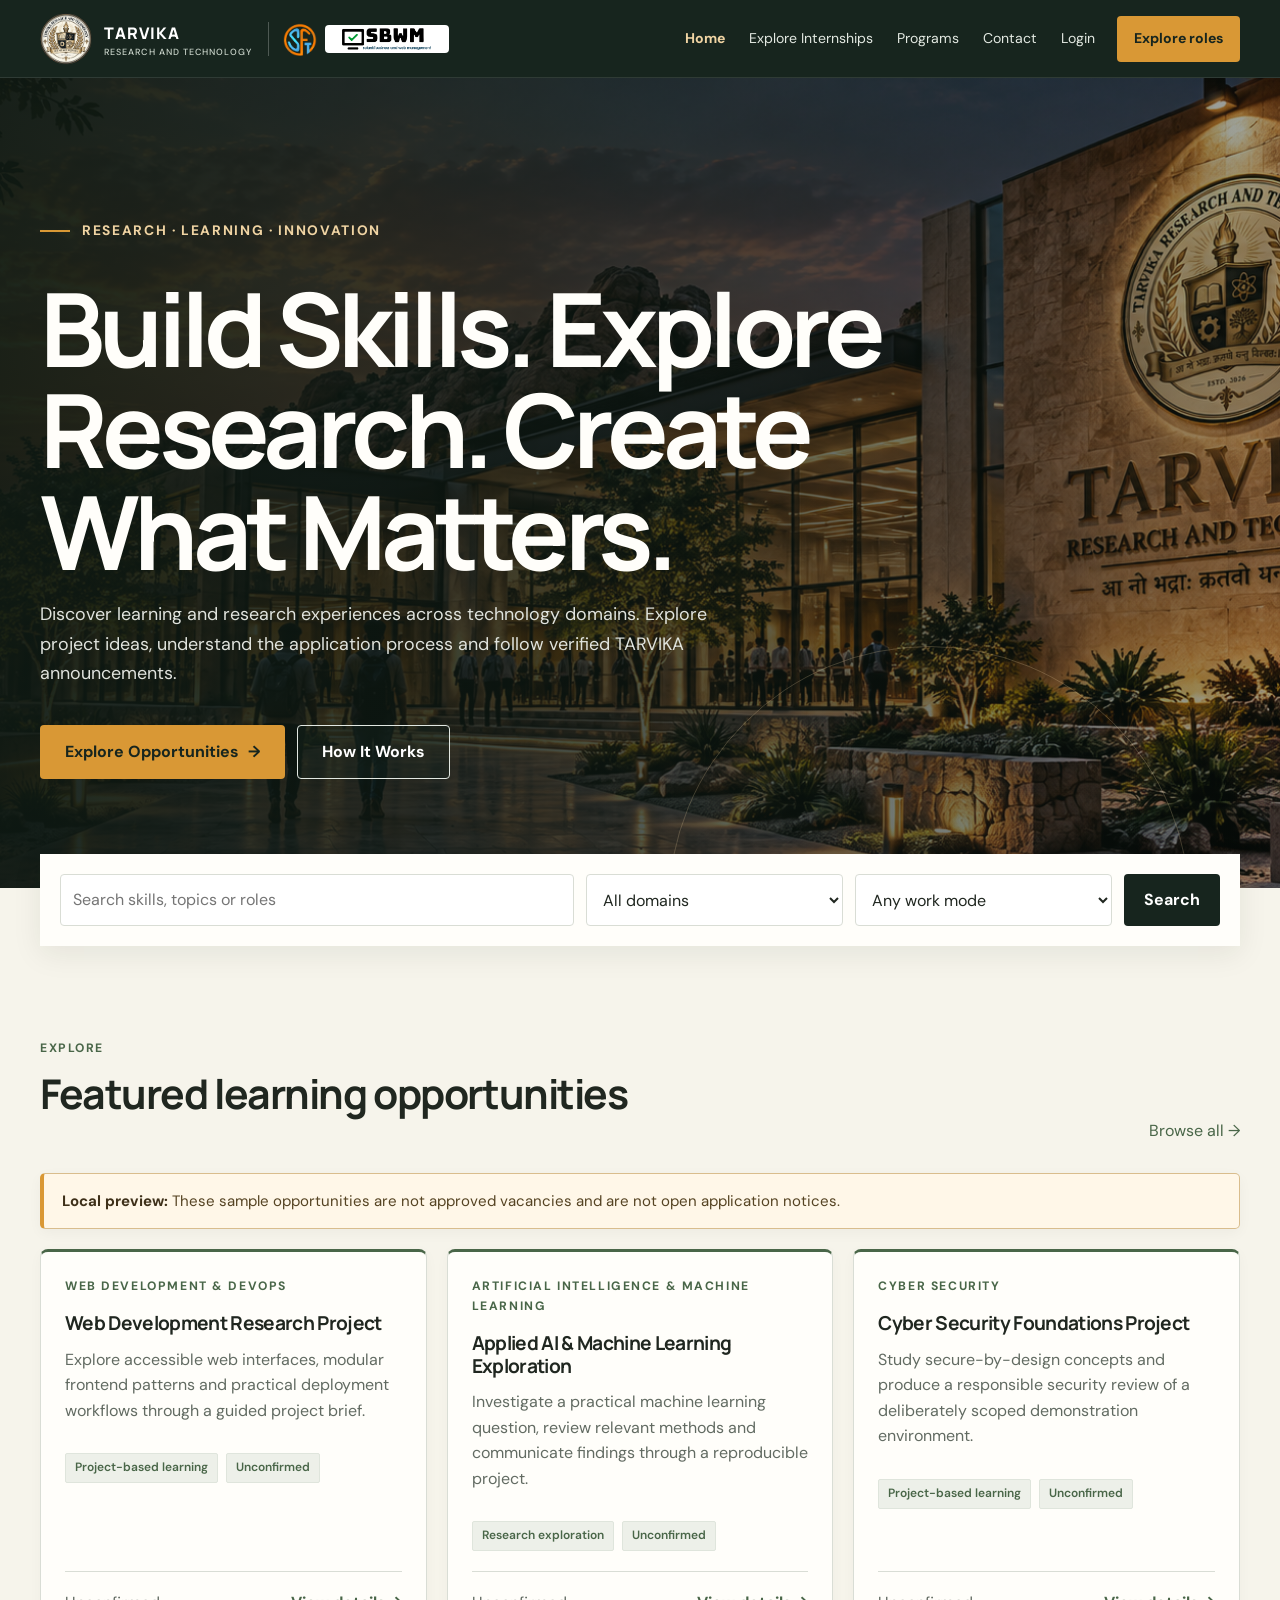
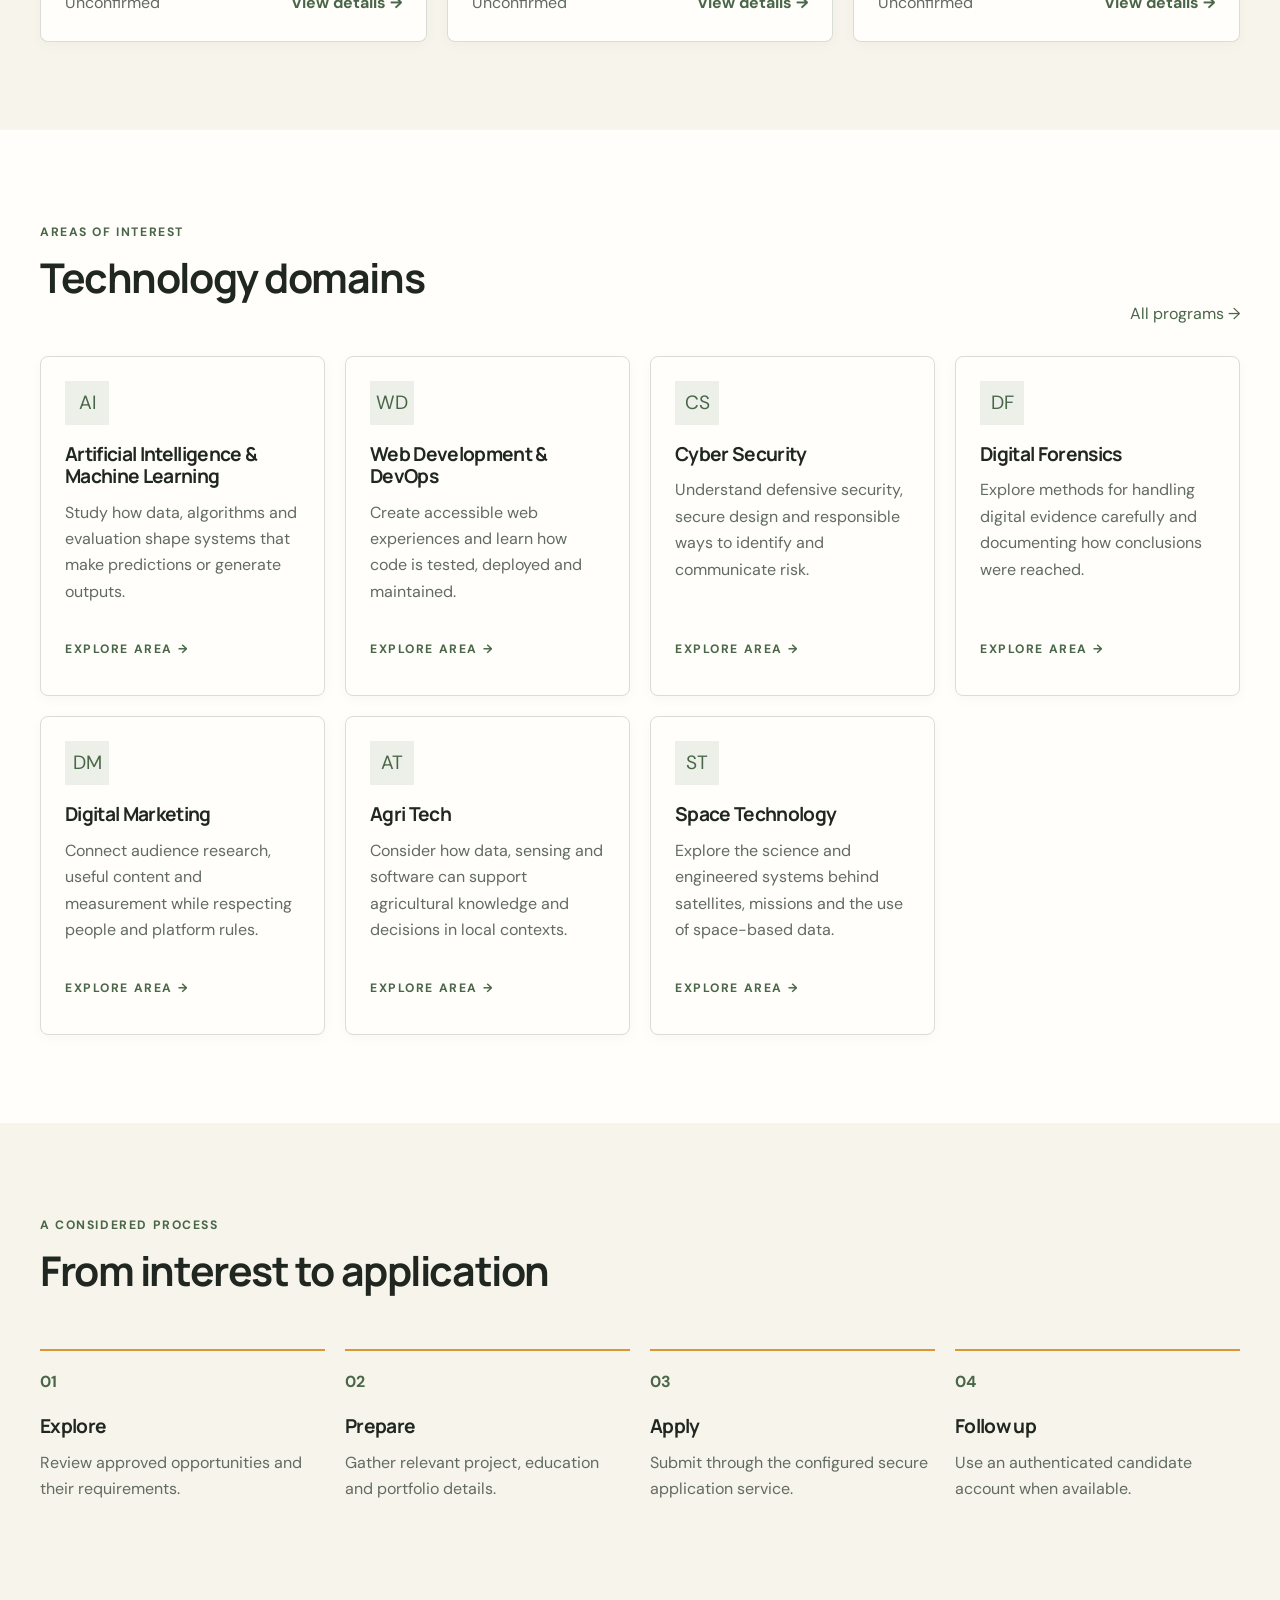
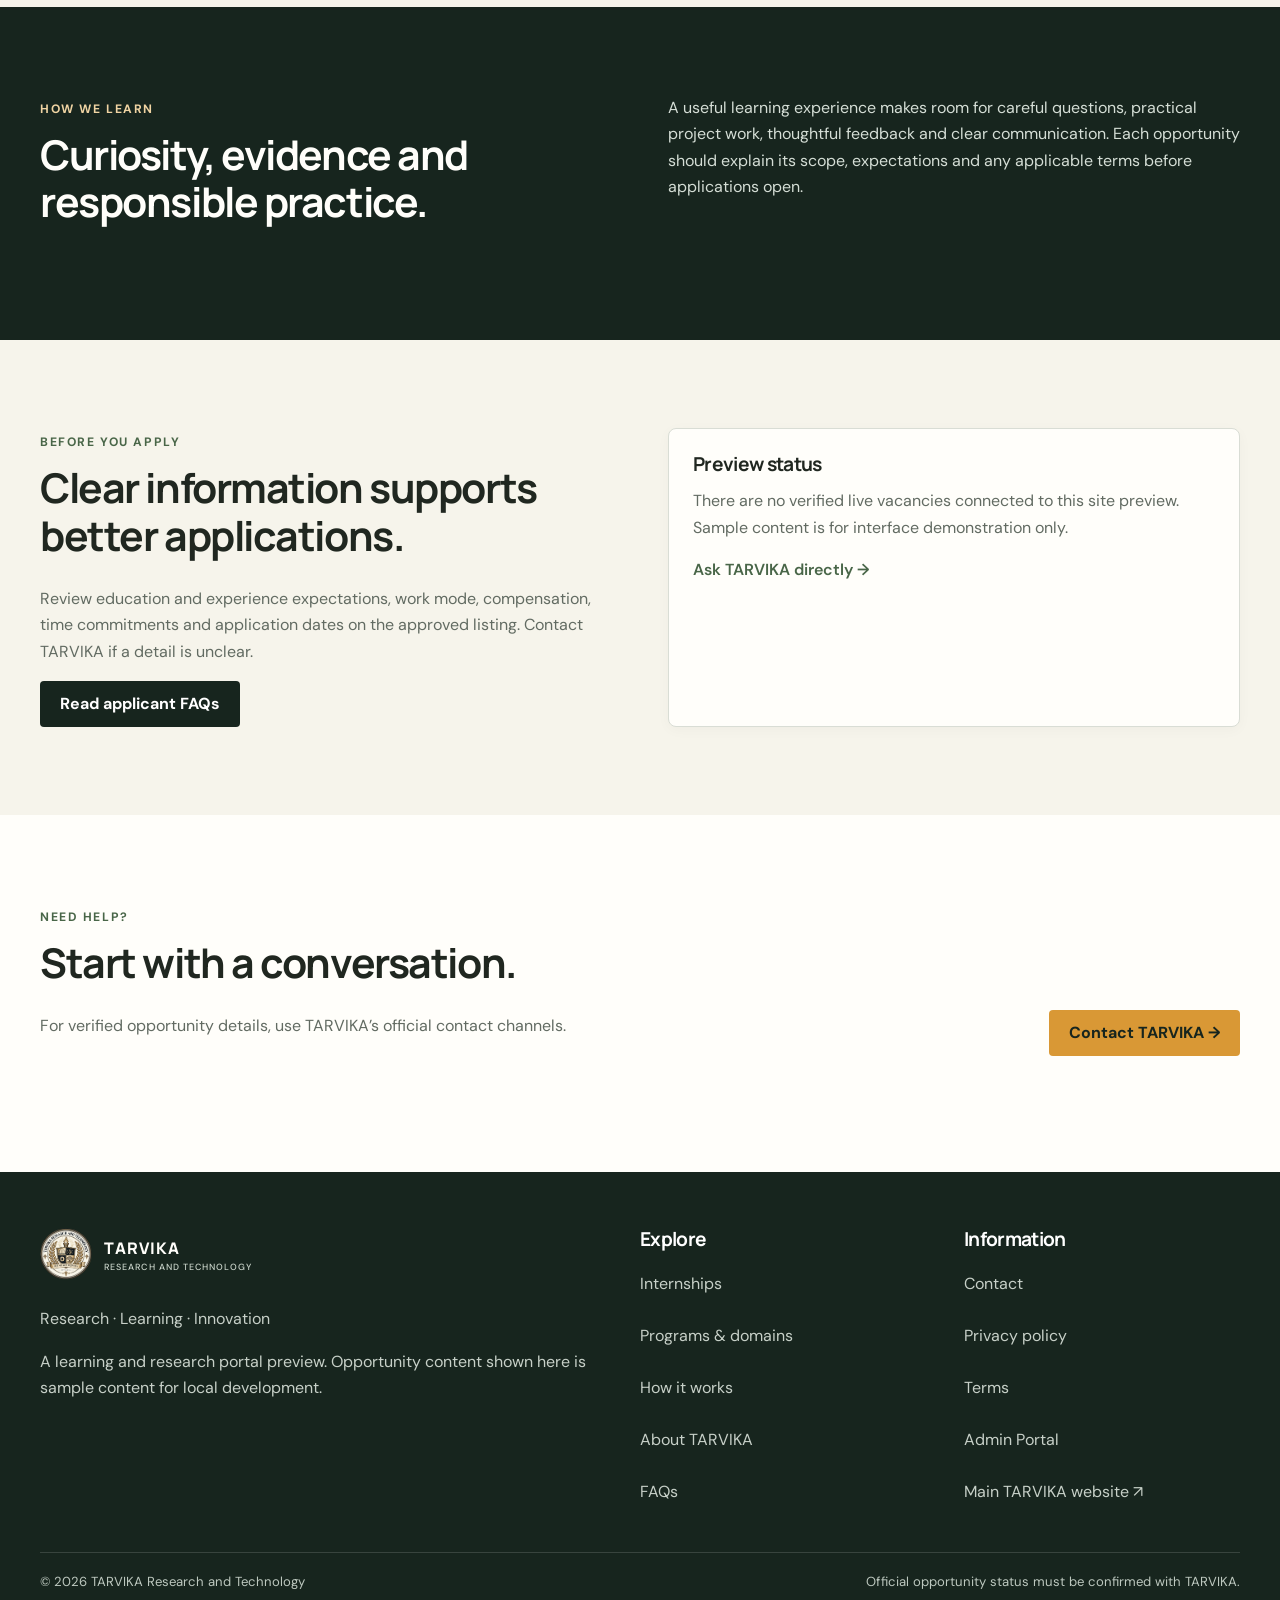
==== commit 7366e0a2: "Fix navbar alignment across Chrome/Edge and add multi-admin access management" ====
--- a/intern-tarvika/index.html
+++ b/intern-tarvika/index.html
@@ -13,15 +13,15 @@
     <meta property="og:url" content="https://intern.tarvika/">
     <meta name="theme-color" content="#17251e">
     <link rel="icon" href="assets/images/logo.png" type="image/png">
-    <link rel="stylesheet" href="css/variables.css">
-    <link rel="stylesheet" href="css/base.css">
-    <link rel="stylesheet" href="css/components.css">
-    <link rel="stylesheet" href="css/pages.css">
+    <link rel="stylesheet" href="css/variables.css?v=2.2">
+    <link rel="stylesheet" href="css/base.css?v=2.2">
+    <link rel="stylesheet" href="css/components.css?v=2.2">
+    <link rel="stylesheet" href="css/pages.css?v=2.2">
     <script defer src="js/config.js"></script>
     <script defer src="data/opportunities.js"></script>
     <script defer src="data/program-domains.js"></script>
     <script defer src="data/faq-data.js"></script>
-    <script defer src="js/app.js"></script>
+    <script defer src="js/app.js?v=2.2"></script>
 </head>
 
 <body data-page="home">
--- a/intern-tarvika/css/variables.css
+++ b/intern-tarvika/css/variables.css
@@ -1 +1,2 @@
-:root{--forest:#17251e;--forest-2:#22362b;--leaf:#496648;--gold:#d99835;--gold-pale:#f0d4a3;--ivory:#f6f4eb;--white:#fffefa;--ink:#202720;--muted:#626b62;--line:rgba(32,39,32,.14);--sans:'DM Sans',Arial,sans-serif;--display:'Manrope','DM Sans',Arial,sans-serif;--max:1200px;--shadow:0 14px 40px rgba(23,37,30,.08)}
+@import url('https://fonts.googleapis.com/css2?family=DM+Sans:wght@400;500;600;700&family=Manrope:wght@400;500;600;700;800&display=swap');
+:root{--forest:#17251e;--forest-2:#22362b;--leaf:#496648;--gold:#d99835;--gold-pale:#f0d4a3;--ivory:#f6f4eb;--white:#fffefa;--ink:#202720;--muted:#626b62;--line:#d9ddd5;--sans:'DM Sans',Arial,sans-serif;--display:'Manrope','DM Sans',Arial,sans-serif;--max:1200px;--shadow:0 8px 28px rgba(23,37,30,.08);--space-1:8px;--space-2:16px;--space-3:24px;--space-4:32px;--space-5:48px;--space-6:64px;--space-7:88px}
--- a/intern-tarvika/css/base.css
+++ b/intern-tarvika/css/base.css
@@ -1 +1,20 @@
-@import url('https://fonts.googleapis.com/css2?family=DM+Sans:wght@400;500;600;700&family=Manrope:wght@400;500;600;700;800&display=swap');*{box-sizing:border-box}html{scroll-behavior:smooth}body{margin:0;background:var(--ivory);color:var(--ink);font:16px/1.65 var(--sans)}a{color:inherit;text-decoration:none}button,input,select,textarea{font:inherit}button,a{touch-action:manipulation}img{max-width:100%}h1,h2,h3,h4{font-family:var(--display);line-height:1.15;letter-spacing:-.035em;margin:0 0 .7em}h1{font-size:clamp(2.6rem,6vw,5rem)}h2{font-size:clamp(2rem,3.6vw,3.2rem)}h3{font-size:1.25rem}p{margin:0 0 1em;color:var(--muted)}:focus-visible{outline:3px solid var(--gold);outline-offset:3px}.skip-link{position:absolute;left:-999px;top:8px;background:white;padding:12px;z-index:100}.skip-link:focus{left:8px}.wrap{width:min(var(--max),calc(100% - 48px));margin:auto}.section{padding:88px 0}.eyebrow{color:var(--leaf);font-size:.76rem;font-weight:700;letter-spacing:.14em;text-transform:uppercase}.muted{color:var(--muted)}.sr-only{position:absolute;width:1px;height:1px;padding:0;margin:-1px;overflow:hidden;clip:rect(0,0,0,0);white-space:nowrap;border:0}.sample-note{padding:12px 16px;border:1px solid #dfc28e;background:#fff7e8;color:#5f4a27;font-size:.9rem;border-radius:4px}.btn{display:inline-flex;align-items:center;justify-content:center;gap:9px;padding:12px 19px;border:1px solid transparent;border-radius:3px;font-weight:700;cursor:pointer;transition:.18s ease}.btn:hover{transform:translateY(-1px)}.btn-primary{background:var(--gold);color:var(--forest)}.btn-outline{border-color:rgba(255,255,255,.5);color:white}.btn-dark{background:var(--forest);color:white}.btn-light{border-color:var(--line);background:var(--white)}.grid{display:grid;gap:20px}.two-col{display:grid;grid-template-columns:1fr 1fr;gap:56px;align-items:center}.page-intro{background:var(--forest);color:white;padding:64px 0}.page-intro p{color:#d4ddd5;max-width:680px}.page-intro .eyebrow{color:var(--gold-pale)}.field{display:grid;gap:7px;margin-bottom:17px}.field label{font-size:.88rem;font-weight:700}.field input,.field select,.field textarea,.filters input,.filters select{width:100%;border:1px solid var(--line);background:#fffefa;border-radius:3px;padding:12px;color:var(--ink)}.field textarea{min-height:130px;resize:vertical}.error{font-size:.82rem;color:#a53624}.hidden{display:none!important}
+*{box-sizing:border-box}html{scroll-behavior:smooth;scroll-padding-top:90px}body{margin:0;background:var(--ivory);color:var(--ink);font:16px/1.65 var(--sans);-webkit-font-smoothing:antialiased}a{color:var(--leaf);text-decoration-thickness:.08em;text-underline-offset:.18em}a:hover{color:var(--forest)}button,input,select,textarea{font:inherit}button,a{touch-action:manipulation}img{max-width:100%;height:auto}.brand-logo,.sbwm-symbol,.sbwm-wordmark{flex-shrink:0}h1,h2,h3,h4{font-family:var(--display);line-height:1.16;letter-spacing:-.035em;margin:0 0 .65em;color:var(--ink)}h1{font-size:clamp(2.5rem,5vw,4.6rem)}h2{font-size:clamp(1.85rem,3.2vw,2.8rem)}h3{font-size:1.2rem}p{margin:0 0 1em;color:var(--muted)}ul,ol{padding-left:1.35rem;color:var(--muted)}li{padding-left:.25rem;margin:.42em 0}hr{border:0;border-top:1px solid var(--line);margin:24px 0}:focus-visible{outline:3px solid var(--gold);outline-offset:3px}.skip-link{position:absolute;left:12px;top:-70px;background:var(--white);color:var(--ink);padding:12px 18px;z-index:100}.skip-link:focus{top:10px}.wrap{width:min(var(--max),calc(100% - 48px));margin-inline:auto}.section{padding:var(--space-7) 0}.section-warm{background:var(--white)}.section-dark{background:var(--forest);color:var(--white)}.section-dark h2,.section-dark h3{color:var(--white)}.section-dark p{color:#e0e5df}.eyebrow{display:inline-block;color:var(--leaf);font-size:.76rem;font-weight:700;letter-spacing:.13em;text-transform:uppercase;margin-bottom:12px}.section-dark .eyebrow{color:var(--gold-pale)}.muted{color:var(--muted)}.sr-only{position:absolute;width:1px;height:1px;padding:0;margin:-1px;overflow:hidden;clip:rect(0,0,0,0);white-space:nowrap;border:0}.hidden{display:none!important}.sample-note{padding:15px 18px;border:1px solid #d9bd8d;background:#fff7e8;color:#554322;font-size:.94rem;border-radius:5px}.sample-note strong{color:#3e3019}.btn{display:inline-flex;align-items:center;justify-content:center;gap:9px;min-height:46px;padding:11px 19px;border:1px solid transparent;border-radius:4px;font-weight:700;line-height:1.25;text-align:center;text-decoration:none;cursor:pointer;transition:background-color .16s ease,border-color .16s ease,transform .16s ease}.btn:hover{transform:translateY(-1px)}.btn:disabled{opacity:.58;cursor:not-allowed;transform:none}.btn-primary{background:var(--gold);color:var(--forest)}.btn-primary:hover{background:#e4ad55;color:var(--forest)}.btn-outline{border-color:#e2e8e2;color:white;background:#17251e55}.btn-outline:hover{background:#ffffff18;color:white}.btn-dark{background:var(--forest);color:white}.btn-dark:hover{background:var(--forest-2);color:white}.btn-light{border-color:var(--line);background:var(--white);color:var(--forest)}.btn-light:hover{border-color:var(--leaf);background:#f2f4ef}.grid{display:grid;gap:20px}.two-col{display:grid;grid-template-columns:1fr 1fr;gap:56px;align-items:start}.page-intro{background:var(--forest);color:white;padding:62px 0 58px}.page-intro h1{color:white;max-width:920px}.page-intro p{color:#dce4dc;max-width:720px;font-size:1.08rem;margin-bottom:0}.page-intro .eyebrow{color:var(--gold-pale)}.field{display:grid;gap:7px;margin-bottom:17px}.field label,.field>span{font-size:.9rem;font-weight:700;color:var(--ink)}.field input,.field select,.field textarea,.filters input,.filters select,.search-panel input,.search-panel select{width:100%;min-height:48px;border:1px solid #bdc5bb;background:var(--white);border-radius:4px;padding:11px 13px;color:var(--ink)}.field textarea{min-height:130px;resize:vertical}.field input:focus,.field select:focus,.field textarea:focus,.filters input:focus,.filters select:focus,.search-panel input:focus,.search-panel select:focus{outline:3px solid #d9983566;border-color:var(--leaf)}.error{font-size:.84rem;color:#922d21}.status{display:inline-block;padding:6px 10px;background:#f2e8d5;color:#59431f;font-size:.78rem;font-weight:700;border-radius:3px}.check-list li::marker{color:var(--leaf)}
+/* Keep inline links readable over the dark intro and section backgrounds. */
+.hero h1,.section-dark h1,.section-dark h2,.section-dark h3,.section-dark h4{color:var(--white)}
+.hero .eyebrow,.page-intro .eyebrow,.section-dark .eyebrow{color:var(--gold-pale)}
+.section-dark a:not(.btn),.page-intro a:not(.btn){color:var(--gold-pale)}
+.section-dark a:not(.btn):hover,.page-intro a:not(.btn):hover{color:var(--white)}
+
+/* Site-wide interaction and readability refinements. */
+a,a:hover,a:focus{text-decoration:none}
+a:not(.btn){transition:color .16s ease}
+:focus-visible{outline:3px solid #8a4f00;outline-offset:3px;border-radius:3px}
+.field input:focus-visible,.field select:focus-visible,.field textarea:focus-visible,.filters input:focus-visible,.filters select:focus-visible,.search-panel input:focus-visible,.search-panel select:focus-visible{outline:3px solid #8a4f00;outline-offset:2px}
+.header :focus-visible,.footer :focus-visible,.hero :focus-visible,.page-intro :focus-visible,.section-dark :focus-visible{outline-color:var(--white)}
+.header a:not(.btn),.footer a:not(.btn){min-height:44px;display:inline-flex;align-items:center}
+.header .nav-links>a:not(.btn){padding:8px 2px}
+.menu-toggle{min-width:44px;min-height:44px}
+.btn{min-height:46px}
+.card a:not(.btn){font-weight:600}
+.card a:not(.btn):hover{color:var(--forest)}
+@media(prefers-reduced-motion:reduce){a,button{transition:none!important}}
--- a/intern-tarvika/css/components.css
+++ b/intern-tarvika/css/components.css
@@ -1,21 +1,53 @@
-.header{background:var(--forest);color:white;position:sticky;top:0;z-index:20;border-bottom:1px solid rgba(255,255,255,.1)}.nav-wrap{min-height:78px;display:flex;align-items:center;justify-content:space-between;gap:24px}.brand{display:flex;gap:12px;align-items:center;font-family:var(--display);font-weight:800;letter-spacing:.06em}.brand small{display:block;font:500 .56rem var(--sans);letter-spacing:.12em;color:#cad4ca}.nav-links{display:flex;align-items:center;gap:20px;font-size:.88rem}.nav-links>a:not(.btn){color:#e3e9e2}.nav-links>a:hover{color:var(--gold-pale)}.nav-links .btn{padding:9px 13px}.menu-toggle{display:none;background:none;border:1px solid #ffffff55;color:white;padding:8px 11px}.footer{background:var(--forest);color:white;padding:56px 0 24px}.footer-grid{display:grid;grid-template-columns:2fr 1fr 1fr;gap:48px}.footer p,.footer a{color:#c7d0c8}.footer h3{color:white}.footer-links{display:grid;gap:8px}.footer-bottom{border-top:1px solid #ffffff24;margin-top:38px;padding-top:18px;display:flex;justify-content:space-between;gap:20px;font-size:.82rem;color:#bdc8bf}.card{background:var(--white);border:1px solid var(--line);padding:24px;box-shadow:0 3px 14px #17251e08}.op-card{display:flex;flex-direction:column;min-height:280px}.op-meta{display:flex;flex-wrap:wrap;gap:8px;margin:10px 0 16px}.tag{font-size:.75rem;padding:4px 9px;background:#edf0e9;color:var(--leaf);border-radius:2px}.card-bottom{display:flex;justify-content:space-between;align-items:center;margin-top:auto;padding-top:18px;border-top:1px solid var(--line)}.icon-box{width:44px;height:44px;display:grid;place-items:center;background:#edf0e9;color:var(--leaf);font-size:1.2rem}.hero{background:var(--forest);color:white;position:relative;overflow:hidden;padding:86px 0 92px}.hero:after{content:'R·L·I';position:absolute;right:-20px;bottom:-85px;font:800 18rem var(--display);color:#ffffff08;pointer-events:none}.hero p{color:#d1dad2;max-width:600px;font-size:1.1rem}.hero .eyebrow{color:var(--gold-pale)}.hero-layout{display:grid;grid-template-columns:1.1fr .9fr;gap:48px;align-items:center}.hero-art{min-height:340px;background:linear-gradient(145deg,#2a4033,#17251e);border:1px solid #ffffff22;display:grid;place-items:center;position:relative}.hero-art:before,.hero-art:after{content:'';position:absolute;border:1px solid #d9983550;border-radius:50%;width:250px;height:250px}.hero-art:after{width:180px;height:180px}.hero-art span{font:700 4rem var(--display);color:var(--gold);z-index:1}.hero-actions{display:flex;gap:12px;flex-wrap:wrap;margin-top:28px}.search-panel{background:var(--white);padding:20px;display:grid;grid-template-columns:2fr 1fr 1fr auto;gap:12px;box-shadow:var(--shadow);margin-top:-34px;position:relative;z-index:1}.search-panel input,.search-panel select{border:1px solid var(--line);padding:12px;background:white;min-width:0}.section-head{display:flex;justify-content:space-between;align-items:end;gap:24px;margin-bottom:28px}.stats-line{display:flex;gap:20px;flex-wrap:wrap;color:var(--muted);font-size:.9rem}.domain-grid{grid-template-columns:repeat(4,1fr)}.op-grid{grid-template-columns:repeat(3,1fr)}.steps{grid-template-columns:repeat(4,1fr);counter-reset:step}.step{border-top:2px solid var(--gold);padding-top:18px}.step:before{counter-increment:step;content:'0' counter(step);display:block;color:var(--leaf);font-weight:700;margin-bottom:20px}.filters{display:grid;grid-template-columns:2fr repeat(4,1fr) auto;gap:10px;margin:24px 0}.results-bar{display:flex;justify-content:space-between;align-items:center;margin:22px 0}.faq-item{border-bottom:1px solid var(--line)}.faq-q{width:100%;border:0;text-align:left;padding:19px 0;background:none;display:flex;justify-content:space-between;font-weight:700;cursor:pointer;color:var(--ink)}.faq-a{padding:0 28px 18px 0}.form-layout{display:grid;grid-template-columns:1.7fr .8fr;gap:36px;align-items:start}.form-card{background:var(--white);border:1px solid var(--line);padding:30px}.field-row{display:grid;grid-template-columns:1fr 1fr;gap:16px}.dashboard-state{padding:38px;text-align:center;border:1px dashed var(--line);background:#fffefa}.status{display:inline-block;padding:5px 9px;background:#edf0e9;color:var(--leaf);font-size:.8rem}.policy-copy h2{font-size:1.5rem;margin-top:30px}.toast{position:fixed;right:20px;bottom:20px;background:var(--forest);color:white;padding:14px 20px;box-shadow:var(--shadow);z-index:50}.listing-empty{text-align:center;padding:50px 15px}.contact-cards{grid-template-columns:repeat(3,1fr)}
-
-.brand-logo{width:56px;height:56px;object-fit:contain;flex:none}
-
-.hero-art{margin:0;min-height:0;aspect-ratio:2.5;padding:0;background:none;border:0;overflow:hidden}.hero-art::before,.hero-art::after{display:none}.hero-art img{display:block;width:100%;height:100%;object-fit:cover}
-.hero{min-height:min(810px,calc(100vh - 78px));display:flex;align-items:center;padding:76px 0 44px;isolation:isolate;position:relative;overflow:hidden}.hero:before{content:"";position:absolute;inset:0;background:linear-gradient(90deg,rgba(14,25,19,.94) 0%,rgba(14,25,19,.78) 42%,rgba(14,25,19,.38) 100%);z-index:-1}.hero:after{content:"";position:absolute;width:520px;height:520px;border:1px solid rgba(240,212,163,.22);border-radius:50%;right:7%;bottom:-280px;z-index:-1}.hero-background{position:absolute;inset:0;z-index:-2}.hero-background img{display:block;width:100%;height:100%;object-fit:cover;object-position:center 52%}.hero-content{position:relative;z-index:1}.hero-content>.eyebrow{display:flex;align-items:center;gap:12px;color:var(--gold-pale);font-size:.86rem;letter-spacing:.12em}.hero-content>.eyebrow:before{content:"";width:30px;height:2px;background:var(--gold);display:block}.hero h1{max-width:900px;margin:36px 0 18px;font-size:clamp(4rem,8vw,7.8rem);line-height:.99;letter-spacing:-.055em}.hero-heading-sub{display:block;margin-top:12px;color:var(--gold-pale);font-size:.52em;letter-spacing:-.035em;line-height:1.1}.hero p{max-width:700px;color:#e0e3dd;font-size:1.12rem}.hero p.hero-mantra{margin:20px 0 26px;color:#fff;font-size:clamp(1.35rem,2.1vw,2rem);font-weight:600;letter-spacing:.01em}.hero-actions{margin-top:36px}.hero-signoff{margin-top:44px;color:#d4d8d1;font-size:.9rem;letter-spacing:.04em}.hero .btn-primary{padding:16px 24px}.hero .btn-outline{padding:15px 24px}@media(max-width:720px){.hero{min-height:calc(100svh - 68px);padding:62px 0 34px}.hero:before{background:linear-gradient(90deg,rgba(14,25,19,.91),rgba(14,25,19,.64)),linear-gradient(0deg,rgba(14,25,19,.5),transparent 60%)}.hero-background img{object-position:64% center}.hero h1{margin-top:28px;font-size:clamp(3.4rem,14vw,5.2rem)}.hero-heading-sub{font-size:.5em}.hero p{font-size:1rem}.hero p.hero-mantra{font-size:1.3rem}.hero-signoff{margin-top:32px}.hero:after{width:300px;height:300px;right:-150px;bottom:-180px}}
-
-/* Application form & Firebase integration styles */
-.field-hint{display:block;font-size:.78rem;color:var(--muted);margin-top:4px}
-.success-card{background:var(--white);border:1px solid #cde3d1;padding:36px;border-radius:4px;box-shadow:0 8px 30px rgba(23,37,30,.08)}
-.success-icon-wrap{width:64px;height:64px;border-radius:50%;background:#e5f4ea;color:#1e7e34;display:grid;place-items:center;margin-bottom:20px;font-size:2rem;font-weight:700}
-.ref-box{background:#f4f7f4;border:1px dashed #49664888;padding:18px 22px;border-radius:4px;margin:22px 0;display:flex;align-items:center;justify-content:space-between;flex-wrap:wrap;gap:12px}
-.ref-box strong{font-family:monospace;font-size:1.3rem;color:var(--forest);letter-spacing:.05em}
-.details-table{width:100%;margin:20px 0;border-collapse:collapse}
-.details-table td{padding:10px 0;border-bottom:1px solid var(--line);font-size:.92rem}
-.details-table td:first-child{color:var(--muted);width:38%}
-.form-alert{padding:12px 16px;border-radius:4px;margin-bottom:18px;font-size:.9rem;line-height:1.5}
-.form-alert-error{background:#fdf2f2;border:1px solid #f5c2c7;color:#842029}
-.form-alert-info{background:#eef5f1;border:1px solid #cbe3d3;color:#1e4c2b}
-.backend-badge{display:inline-flex;align-items:center;gap:6px;padding:4px 10px;background:#eef5f1;color:#1e4c2b;border-radius:3px;font-size:.75rem;font-weight:700;text-transform:uppercase;letter-spacing:.06em}
-.backend-badge:before{content:"";width:8px;height:8px;border-radius:50%;background:#28a745;display:inline-block}+.header{background:var(--forest);color:white;position:sticky;top:0;z-index:100;border-bottom:1px solid rgba(255,255,255,.1);height:78px;max-height:78px;box-sizing:border-box}.nav-wrap{height:78px;min-height:78px;max-height:78px;display:flex;align-items:center;justify-content:space-between;gap:20px;box-sizing:border-box}.brand{display:flex;gap:12px;align-items:center;font-family:var(--display);font-weight:800;letter-spacing:.06em}.brand small{display:block;font:500 .56rem var(--sans);letter-spacing:.12em;color:#cad4ca}.nav-links{display:flex;align-items:center;gap:20px;font-size:.88rem}.nav-links>a:not(.btn){color:#e3e9e2}.nav-links>a:hover{color:var(--gold-pale)}.nav-links .btn{padding:9px 13px}.menu-toggle{display:none;background:none;border:1px solid #ffffff55;color:white;padding:8px 11px}.footer{background:var(--forest);color:white;padding:56px 0 24px}.footer-grid{display:grid;grid-template-columns:2fr 1fr 1fr;gap:48px}.footer p,.footer a{color:#c7d0c8}.footer h3{color:white}.footer-links{display:grid;gap:8px}.footer-bottom{border-top:1px solid #ffffff24;margin-top:38px;padding-top:18px;display:flex;justify-content:space-between;gap:20px;font-size:.82rem;color:#bdc8bf}.card{background:var(--white);border:1px solid var(--line);padding:24px;box-shadow:0 3px 14px #17251e08}.op-card{display:flex;flex-direction:column;min-height:280px}.op-meta{display:flex;flex-wrap:wrap;gap:8px;margin:10px 0 16px}.tag{font-size:.75rem;padding:4px 9px;background:#edf0e9;color:var(--leaf);border-radius:2px}.card-bottom{display:flex;justify-content:space-between;align-items:center;margin-top:auto;padding-top:18px;border-top:1px solid var(--line)}.icon-box{width:44px;height:44px;display:grid;place-items:center;background:#edf0e9;color:var(--leaf);font-size:1.2rem}.hero{background:var(--forest);color:white;position:relative;overflow:hidden;padding:86px 0 92px}.hero:after{content:'R·L·I';position:absolute;right:-20px;bottom:-85px;font:800 18rem var(--display);color:#ffffff08;pointer-events:none}.hero p{color:#d1dad2;max-width:600px;font-size:1.1rem}.hero .eyebrow{color:var(--gold-pale)}.hero-layout{display:grid;grid-template-columns:1.1fr .9fr;gap:48px;align-items:center}.hero-art{min-height:340px;background:linear-gradient(145deg,#2a4033,#17251e);border:1px solid #ffffff22;display:grid;place-items:center;position:relative}.hero-art:before,.hero-art:after{content:'';position:absolute;border:1px solid #d9983550;border-radius:50%;width:250px;height:250px}.hero-art:after{width:180px;height:180px}.hero-art span{font:700 4rem var(--display);color:var(--gold);z-index:1}.hero-actions{display:flex;gap:12px;flex-wrap:wrap;margin-top:28px}.search-panel{background:var(--white);padding:20px;display:grid;grid-template-columns:2fr 1fr 1fr auto;gap:12px;box-shadow:var(--shadow);margin-top:-34px;position:relative;z-index:1}.search-panel input,.search-panel select{border:1px solid var(--line);padding:12px;background:white;min-width:0}.section-head{display:flex;justify-content:space-between;align-items:end;gap:24px;margin-bottom:28px}.stats-line{display:flex;gap:20px;flex-wrap:wrap;color:var(--muted);font-size:.9rem}.domain-grid{grid-template-columns:repeat(4,1fr)}.op-grid{grid-template-columns:repeat(3,1fr)}.steps{grid-template-columns:repeat(4,1fr);counter-reset:step}.step{border-top:2px solid var(--gold);padding-top:18px}.step:before{counter-increment:step;content:'0' counter(step);display:block;color:var(--leaf);font-weight:700;margin-bottom:20px}.filters{display:grid;grid-template-columns:2fr repeat(4,1fr) auto;gap:10px;margin:24px 0}.results-bar{display:flex;justify-content:space-between;align-items:center;margin:22px 0}.faq-item{border-bottom:1px solid var(--line)}.faq-q{width:100%;border:0;text-align:left;padding:19px 0;background:none;display:flex;justify-content:space-between;font-weight:700;cursor:pointer;color:var(--ink)}.faq-a{padding:0 28px 18px 0}.form-layout{display:grid;grid-template-columns:1.7fr .8fr;gap:36px;align-items:start}.form-card{background:var(--white);border:1px solid var(--line);padding:30px}.field-row{display:grid;grid-template-columns:1fr 1fr;gap:16px}.dashboard-state{padding:38px;text-align:center;border:1px dashed var(--line);background:#fffefa}.status{display:inline-block;padding:5px 9px;background:#edf0e9;color:var(--leaf);font-size:.8rem}.policy-copy h2{font-size:1.5rem;margin-top:30px}.toast{position:fixed;right:20px;bottom:20px;background:var(--forest);color:white;padding:14px 20px;box-shadow:var(--shadow);z-index:50}.listing-empty{text-align:center;padding:50px 15px}.contact-cards{grid-template-columns:repeat(3,1fr)}
+
+.brand-logo{width:56px;height:56px;object-fit:contain;flex:none}
+
+.hero-art{margin:0;min-height:0;aspect-ratio:2.5;padding:0;background:none;border:0;overflow:hidden}.hero-art::before,.hero-art::after{display:none}.hero-art img{display:block;width:100%;height:100%;object-fit:cover}
+.hero{min-height:min(810px,calc(100vh - 78px));display:flex;align-items:center;padding:76px 0 44px;isolation:isolate;position:relative;overflow:hidden}.hero:before{content:"";position:absolute;inset:0;background:linear-gradient(90deg,rgba(14,25,19,.94) 0%,rgba(14,25,19,.78) 42%,rgba(14,25,19,.38) 100%);z-index:-1}.hero:after{content:"";position:absolute;width:520px;height:520px;border:1px solid rgba(240,212,163,.22);border-radius:50%;right:7%;bottom:-280px;z-index:-1}.hero-background{position:absolute;inset:0;z-index:-2}.hero-background img{display:block;width:100%;height:100%;object-fit:cover;object-position:center 52%}.hero-content{position:relative;z-index:1}.hero-content>.eyebrow{display:flex;align-items:center;gap:12px;color:var(--gold-pale);font-size:.86rem;letter-spacing:.12em}.hero-content>.eyebrow:before{content:"";width:30px;height:2px;background:var(--gold);display:block}.hero h1{max-width:900px;margin:36px 0 18px;font-size:clamp(4rem,8vw,7.8rem);line-height:.99;letter-spacing:-.055em}.hero-heading-sub{display:block;margin-top:12px;color:var(--gold-pale);font-size:.52em;letter-spacing:-.035em;line-height:1.1}.hero p{max-width:700px;color:#e0e3dd;font-size:1.12rem}.hero p.hero-mantra{margin:20px 0 26px;color:#fff;font-size:clamp(1.35rem,2.1vw,2rem);font-weight:600;letter-spacing:.01em}.hero-actions{margin-top:36px}.hero-signoff{margin-top:44px;color:#d4d8d1;font-size:.9rem;letter-spacing:.04em}.hero .btn-primary{padding:16px 24px}.hero .btn-outline{padding:15px 24px}@media(max-width:720px){.hero{min-height:calc(100svh - 68px);padding:62px 0 34px}.hero:before{background:linear-gradient(90deg,rgba(14,25,19,.91),rgba(14,25,19,.64)),linear-gradient(0deg,rgba(14,25,19,.5),transparent 60%)}.hero-background img{object-position:64% center}.hero h1{margin-top:28px;font-size:clamp(3.4rem,14vw,5.2rem)}.hero-heading-sub{font-size:.5em}.hero p{font-size:1rem}.hero p.hero-mantra{font-size:1.3rem}.hero-signoff{margin-top:32px}.hero:after{width:300px;height:300px;right:-150px;bottom:-180px}}
+
+/* Application form & Firebase integration styles */
+.field-hint{display:block;font-size:.78rem;color:var(--muted);margin-top:4px}
+.success-card{background:var(--white);border:1px solid #cde3d1;padding:36px;border-radius:4px;box-shadow:0 8px 30px rgba(23,37,30,.08)}
+.success-icon-wrap{width:64px;height:64px;border-radius:50%;background:#e5f4ea;color:#1e7e34;display:grid;place-items:center;margin-bottom:20px;font-size:2rem;font-weight:700}
+.ref-box{background:#f4f7f4;border:1px dashed #49664888;padding:18px 22px;border-radius:4px;margin:22px 0;display:flex;align-items:center;justify-content:space-between;flex-wrap:wrap;gap:12px}
+.ref-box strong{font-family:monospace;font-size:1.3rem;color:var(--forest);letter-spacing:.05em}
+.details-table{width:100%;margin:20px 0;border-collapse:collapse}
+.details-table td{padding:10px 0;border-bottom:1px solid var(--line);font-size:.92rem}
+.details-table td:first-child{color:var(--muted);width:38%}
+.form-alert{padding:12px 16px;border-radius:4px;margin-bottom:18px;font-size:.9rem;line-height:1.5}
+.form-alert-error{background:#fdf2f2;border:1px solid #f5c2c7;color:#842029}
+.form-alert-info{background:#eef5f1;border:1px solid #cbe3d3;color:#1e4c2b}
+.backend-badge{display:inline-flex;align-items:center;gap:6px;padding:4px 10px;background:#eef5f1;color:#1e4c2b;border-radius:3px;font-size:.75rem;font-weight:700;text-transform:uppercase;letter-spacing:.06em}
+.backend-badge:before{content:"";width:8px;height:8px;border-radius:50%;background:#28a745;display:inline-block}
+
+/* Consistent, easy-to-scan card hierarchy across the public pages. */
+.card{height:100%;border-radius:8px;transition:transform .18s ease,border-color .18s ease,box-shadow .18s ease}
+.op-card{border-top:3px solid var(--leaf);gap:4px}
+.op-card h3{margin-bottom:8px}
+.op-card p{line-height:1.6}
+.op-card .card-bottom{gap:14px}
+.op-card .card-bottom a{font-weight:700;white-space:nowrap}
+.domain-grid>a.card{display:flex;flex-direction:column;align-items:flex-start;min-height:100%;text-decoration:none;color:var(--ink)}
+.domain-grid>a.card .eyebrow:last-child{margin-top:auto;padding-top:18px}
+.domain-grid .card:hover,.op-card:hover{transform:translateY(-3px);border-color:var(--leaf);box-shadow:0 12px 30px rgba(23,37,30,.12)}
+.card:focus-within{border-color:var(--leaf);box-shadow:0 0 0 3px rgba(73,102,72,.16),var(--shadow)}
+.contact-cards .card{display:flex;flex-direction:column;align-items:flex-start;gap:7px}
+.contact-cards .card p{margin-bottom:0}
+.tag{display:inline-flex;align-items:center;min-height:28px;border:1px solid #dfe5dc;font-weight:600}
+.sample-note{border-left:4px solid var(--gold);box-shadow:0 4px 14px rgba(23,37,30,.04)}
+.faq-item{padding-inline:2px}
+.faq-q{min-height:56px;gap:18px}
+.faq-a{line-height:1.7}
+.nav-links>a[aria-current="page"]:not(.btn){color:var(--gold-pale);font-weight:700}
+.header .brand,.header .brand:hover,.footer .brand,.footer .brand:hover{color:var(--white)}
+.brand-logo{width:52px!important;height:52px!important;max-width:52px!important;max-height:52px!important;object-fit:contain!important;flex-shrink:0!important;display:block!important}
+.header-brand-group{display:inline-flex!important;align-items:center!important;gap:14px!important;flex-shrink:0!important;height:100%!important}
+.header-sbwm{display:inline-flex!important;align-items:center!important;gap:8px!important;margin-left:2px!important;padding-left:14px!important;border-left:1px solid rgba(255,255,255,.24)!important;height:34px!important;max-height:34px!important;flex-shrink:0!important}
+.header-sbwm .sbwm-symbol,.sbwm-symbol{width:34px!important;height:34px!important;max-width:34px!important;max-height:34px!important;object-fit:contain!important;flex-shrink:0!important;display:block!important}
+.header-sbwm .sbwm-wordmark,.sbwm-wordmark{display:block!important;width:124px!important;max-width:124px!important;height:28px!important;max-height:28px!important;padding:3px 6px!important;background:#fff!important;border-radius:4px!important;object-fit:contain!important;flex-shrink:0!important;box-sizing:border-box!important}
+.nav-links{display:flex;align-items:center;gap:20px;font-size:.88rem;flex-shrink:0}
+.nav-links>a:not(.btn){white-space:nowrap}
+.nav-links .btn{white-space:nowrap;padding:9px 16px}
+@media(max-width:640px){.header{height:68px!important;max-height:68px!important}.nav-wrap{height:68px!important;min-height:68px!important;max-height:68px!important;gap:12px}.header-brand-group{gap:8px!important}.brand small{display:none}.header-sbwm{gap:5px!important;margin-left:0!important;padding-left:10px!important;height:28px!important}.header-sbwm .sbwm-symbol{width:26px!important;height:26px!important;max-width:26px!important;max-height:26px!important}.header-sbwm .sbwm-wordmark{width:80px!important;max-width:80px!important;height:22px!important;padding:2px 4px!important}.brand-logo{width:40px!important;height:40px!important;max-width:40px!important;max-height:40px!important}}
+@media(max-width:360px){.nav-wrap{gap:8px}.header-brand-group{gap:6px!important}.brand{gap:7px}.brand-logo{width:36px!important;height:36px!important;max-width:36px!important;max-height:36px!important}.header-sbwm{gap:4px!important;padding-left:7px!important}.header-sbwm .sbwm-symbol{width:22px!important;height:22px!important;max-width:22px!important;max-height:22px!important}.header-sbwm .sbwm-wordmark{width:64px!important;max-width:64px!important;height:18px!important;padding:2px!important}}
+@media(prefers-reduced-motion:reduce){.card{transition:none}.domain-grid .card:hover,.op-card:hover{transform:none}}
--- a/intern-tarvika/css/pages.css
+++ b/intern-tarvika/css/pages.css
@@ -1 +1,5 @@
-@media(max-width:1080px){.menu-toggle{display:block}.nav-links{display:none;position:absolute;top:78px;left:0;right:0;padding:18px 20px 24px;background:var(--forest);border-top:1px solid #ffffff22;align-items:stretch;flex-direction:column}.nav-links.open{display:flex}.nav-links a:nth-child(n){display:block}}@media(max-width:1000px){.op-grid{grid-template-columns:repeat(2,1fr)}.domain-grid{grid-template-columns:repeat(3,1fr)}.filters{grid-template-columns:repeat(3,1fr)}.search-panel{grid-template-columns:2fr 1fr 1fr}.search-panel .btn{grid-column:1/-1}.hero-layout{grid-template-columns:1fr .8fr}}@media(max-width:720px){.wrap{width:min(100% - 32px,var(--max))}.section{padding:62px 0}.nav-wrap{min-height:68px}.nav-links{top:68px}.hero{padding:65px 0}.hero-layout,.two-col,.form-layout{grid-template-columns:1fr}.hero-art{min-height:220px}.hero-art span{font-size:3rem}.search-panel{grid-template-columns:1fr 1fr;margin-top:-20px}.search-panel input{grid-column:1/-1}.op-grid,.domain-grid,.steps,.contact-cards{grid-template-columns:1fr}.footer-grid{grid-template-columns:1fr 1fr;gap:28px}.footer-grid>div:first-child{grid-column:1/-1}.filters{grid-template-columns:1fr 1fr}.filters input{grid-column:1/-1}.section-head{align-items:start;flex-direction:column}.field-row{grid-template-columns:1fr;gap:0}.page-intro{padding:48px 0}.form-card{padding:20px}}@media(max-width:420px){.filters,.search-panel{grid-template-columns:1fr}.search-panel input,.search-panel .btn{grid-column:auto}.footer-grid{grid-template-columns:1fr}.footer-grid>div:first-child{grid-column:auto}.footer-bottom{flex-direction:column}.brand small{font-size:.48rem}}@media(prefers-reduced-motion:reduce){*,*:before,*:after{scroll-behavior:auto!important;transition:none!important}}
+@media(max-width:1040px){.menu-toggle{display:block}.nav-links{display:none;position:absolute;top:78px;left:0;right:0;padding:18px max(24px,calc((100% - var(--max))/2)) 24px;background:var(--forest);border-top:1px solid #ffffff22;align-items:stretch;flex-direction:column;max-height:calc(100vh - 78px);overflow:auto}.nav-links.open{display:flex}.nav-links>a:not(.btn){padding:8px 0}.nav-links .btn{align-self:flex-start}.domain-grid{grid-template-columns:repeat(3,minmax(0,1fr))}.nav-wrap{position:relative}}
+@media(max-width:850px){.op-grid{grid-template-columns:repeat(2,minmax(0,1fr))}.domain-grid{grid-template-columns:repeat(2,minmax(0,1fr))}.filters{grid-template-columns:repeat(2,minmax(0,1fr))}.filters input{grid-column:1/-1}.search-panel{grid-template-columns:1fr 1fr}.search-panel input{grid-column:1/-1}.search-panel .btn{grid-column:1/-1}.steps{grid-template-columns:repeat(2,minmax(0,1fr));row-gap:32px}.prep-grid{grid-template-columns:1fr 1fr;gap:34px}.faq-layout{grid-template-columns:1fr;gap:24px}.faq-search-panel{position:static;display:grid;grid-template-columns:1fr 1fr;gap:16px;align-items:end}.faq-search-panel p{grid-column:1/-1;margin:0}.detail-layout,.application-layout{grid-template-columns:minmax(0,1.3fr) minmax(230px,.7fr);gap:26px}.contact-guidance{gap:34px}.dashboard-layout{grid-template-columns:1fr}.dashboard-welcome{display:grid;grid-template-columns:1fr auto;align-items:center;gap:10px 24px}.dashboard-welcome .eyebrow,.dashboard-welcome p{grid-column:1}.dashboard-welcome .btn{grid-column:2;grid-row:2}.mini-faq{grid-template-columns:1fr 1fr}}
+@media(max-width:640px){.wrap{width:min(calc(100% - 32px),var(--max))}.section{padding:60px 0}.nav-wrap{min-height:68px}.nav-links{top:68px;max-height:calc(100vh - 68px);padding:16px}.brand-logo{width:44px;height:44px}.brand small{font-size:.5rem}.hero{min-height:650px;min-height:min(760px,calc(100svh - 68px));padding:66px 0 52px}.hero:before{background:linear-gradient(90deg,rgba(14,25,19,.92),rgba(14,25,19,.68)),linear-gradient(0deg,rgba(14,25,19,.45),transparent 60%)}.hero-background img{object-position:64% center}.hero h1{font-size:clamp(2.8rem,12vw,4.3rem);margin-top:18px}.hero p{font-size:1rem}.hero-actions{align-items:stretch}.hero-actions .btn{flex:1 1 190px}.hero-signoff{margin-top:25px}.page-intro{padding:46px 0}.page-intro h1{font-size:clamp(2.35rem,10vw,3.5rem)}.section-head{align-items:flex-start;flex-direction:column;gap:12px}.section-head h2{font-size:2rem}.search-panel{grid-template-columns:1fr;margin-top:0}.search-panel input,.search-panel .btn{grid-column:auto}.op-grid,.domain-grid,.steps,.contact-cards,.mini-faq{grid-template-columns:1fr}.op-card{min-height:0}.steps{gap:28px}.step{padding-top:14px}.step:before{margin-bottom:11px}.prep-grid,.two-col,.contact-guidance,.detail-layout,.application-layout,.domain-guide-grid{grid-template-columns:1fr;gap:26px}.prep-grid .card{padding:22px}.contact-callout{align-items:flex-start;flex-direction:column;padding:24px}.filters{grid-template-columns:1fr}.filters input{grid-column:auto}.results-bar{align-items:flex-start;flex-direction:column;gap:4px}.faq-search-panel{display:block;padding:18px}.faq-search-panel .field{margin-bottom:14px}.detail-aside,.application-aside{position:static}.domain-guide{padding:22px}.domain-guide-head h2{font-size:1.4rem}.domain-guide-grid{gap:8px}.dashboard-welcome{display:block}.dashboard-welcome .btn{margin-top:6px}.dashboard-features{grid-template-columns:1fr}.form-card{padding:20px}.field-row{grid-template-columns:1fr;gap:0}.footer-grid{grid-template-columns:1fr 1fr;gap:30px}.footer-grid>div:first-child{grid-column:1/-1}.footer-bottom{flex-direction:column;gap:8px}.policy-related{flex-direction:column;gap:12px}}
+@media(max-width:390px){.footer-grid{grid-template-columns:1fr}.footer-grid>div:first-child{grid-column:auto}.hero .btn{width:100%}.domain-index{display:grid;grid-template-columns:1fr}.card{padding:20px}}
+@media(prefers-reduced-motion:reduce){*,*:before,*:after{scroll-behavior:auto!important;transition:none!important;animation:none!important}.btn:hover{transform:none}}
